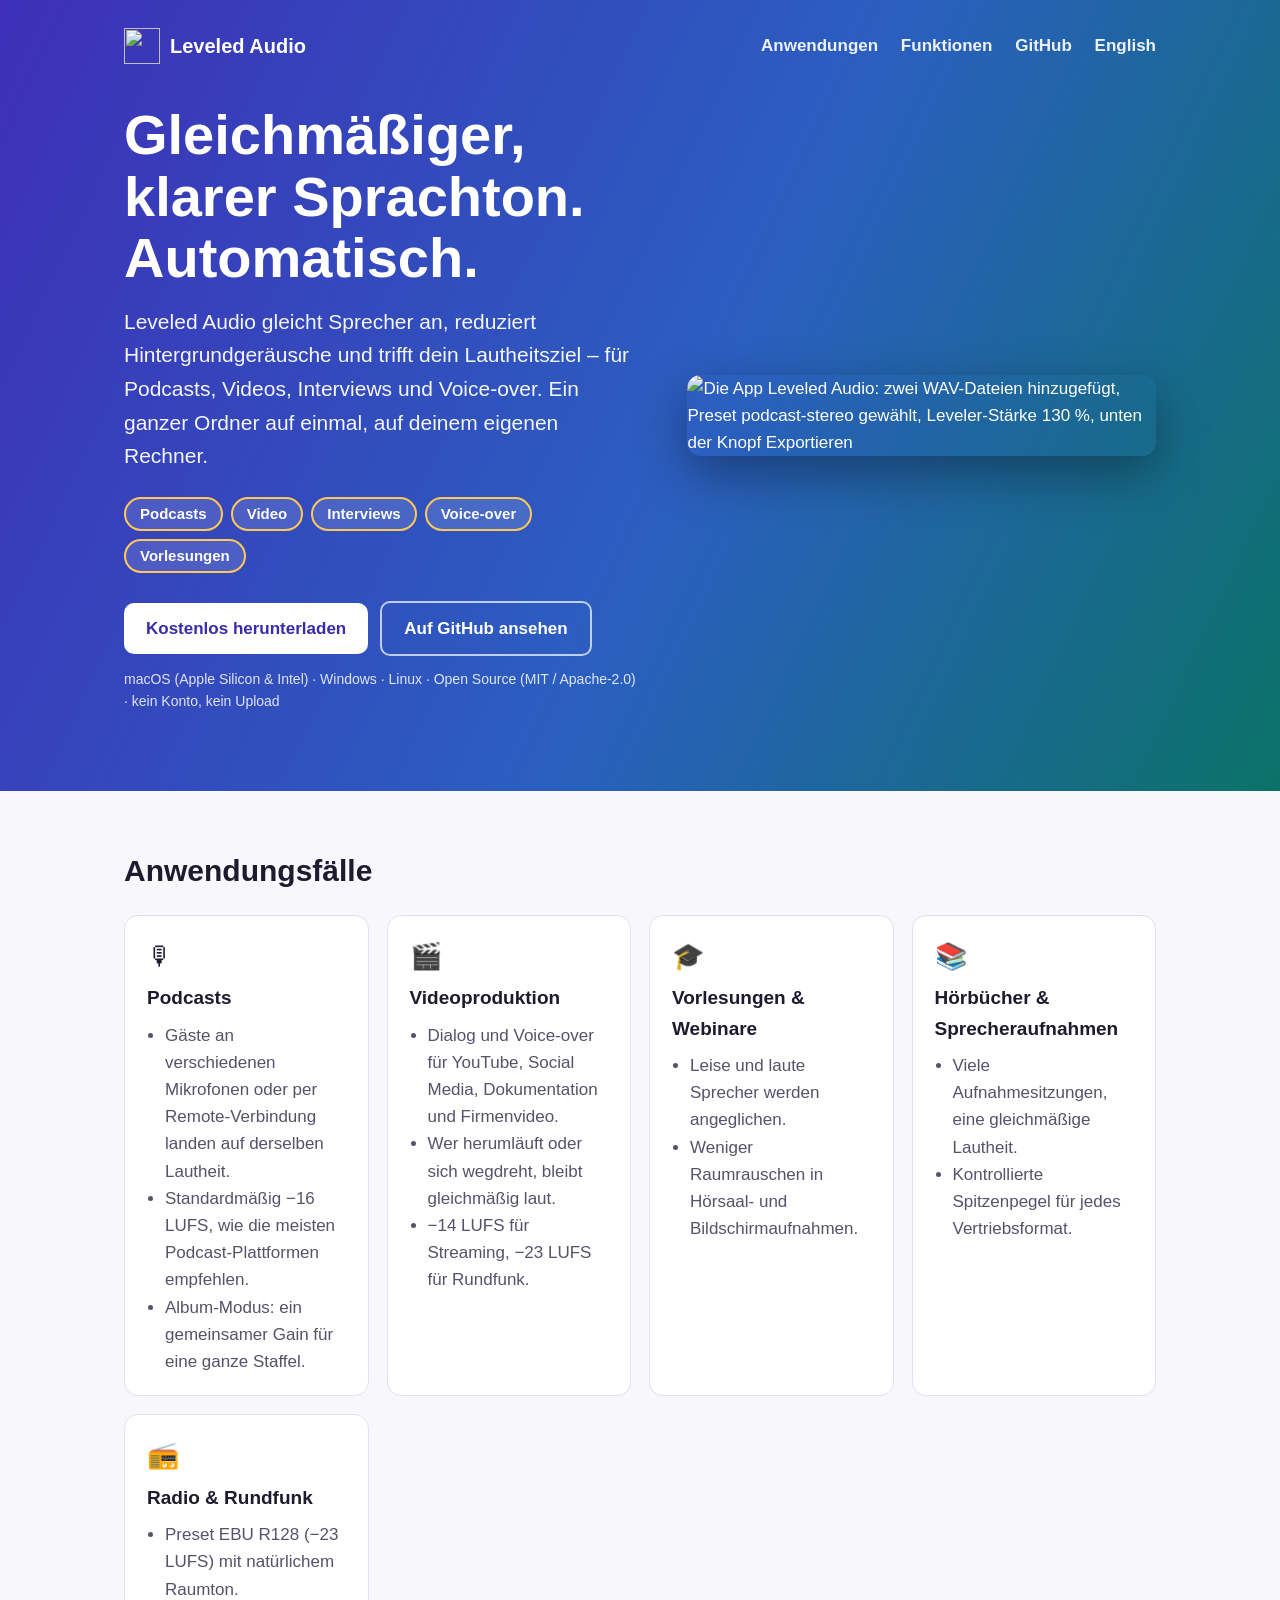
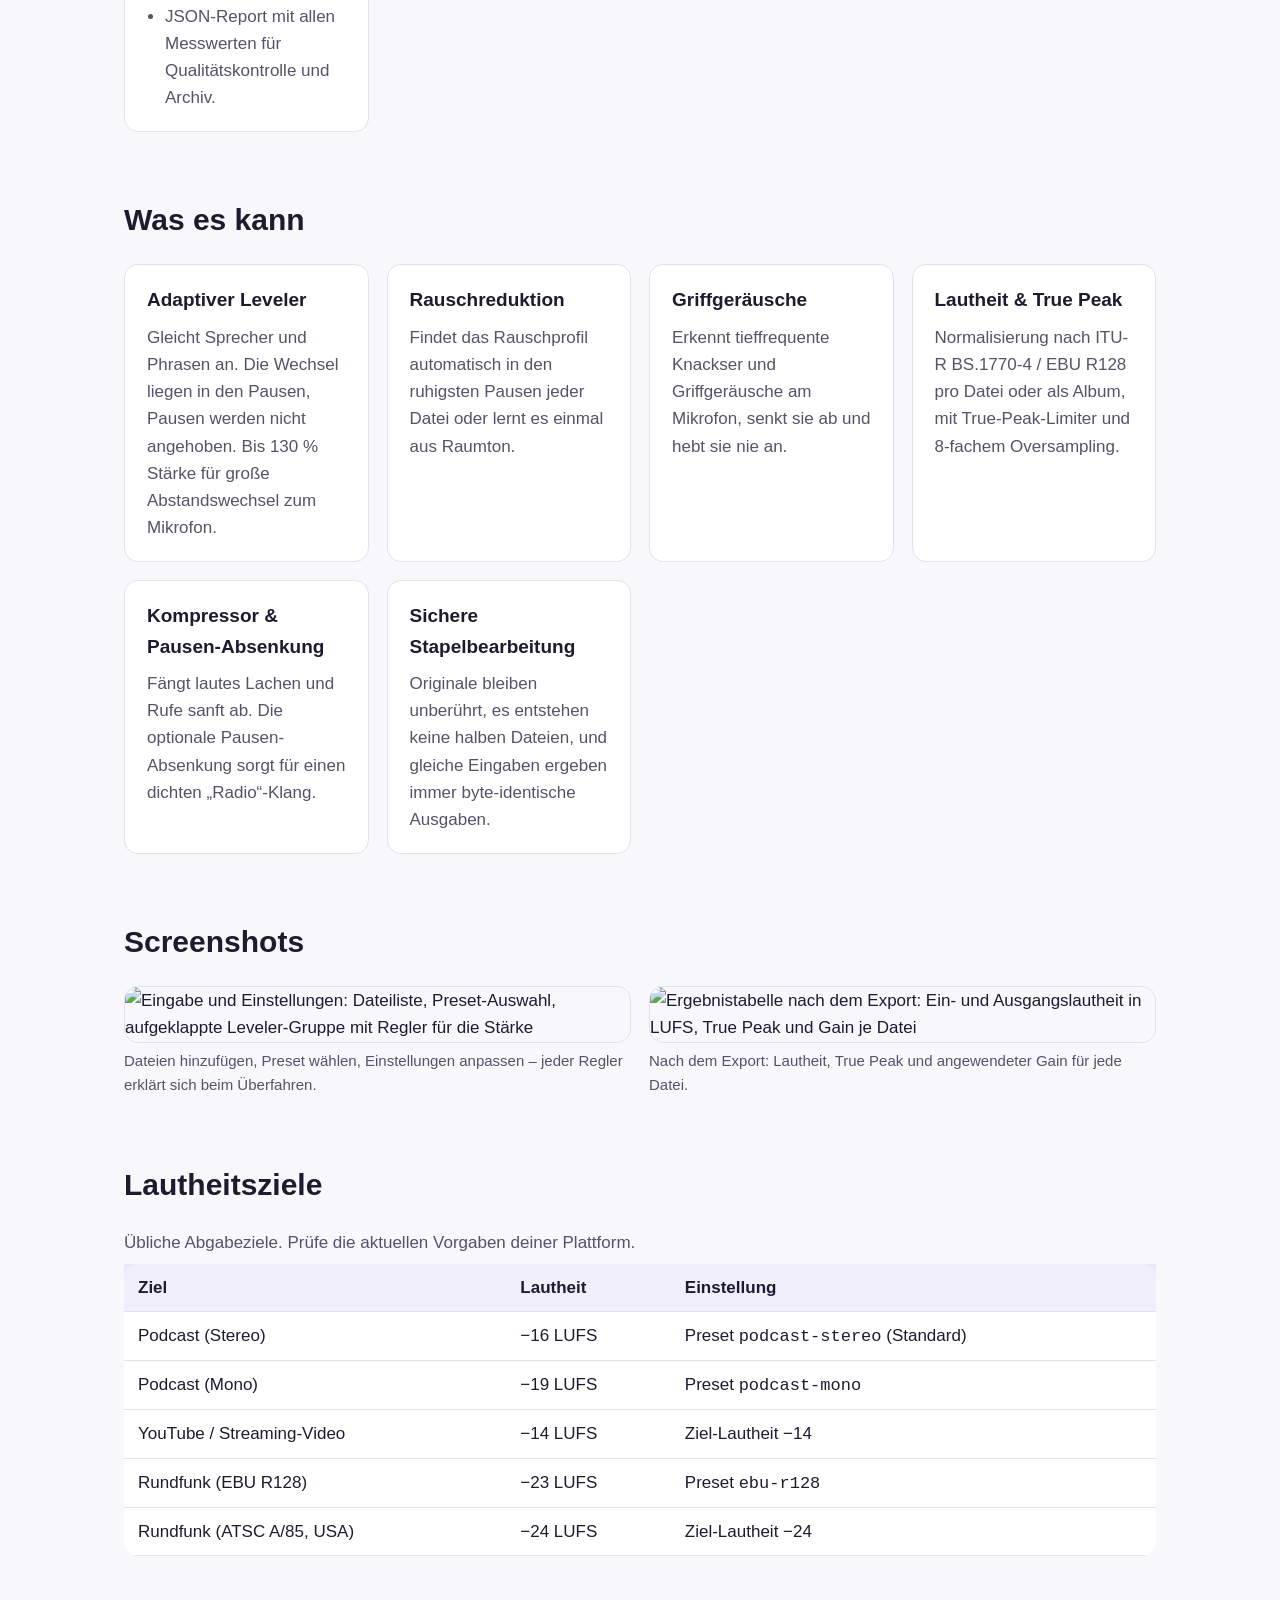
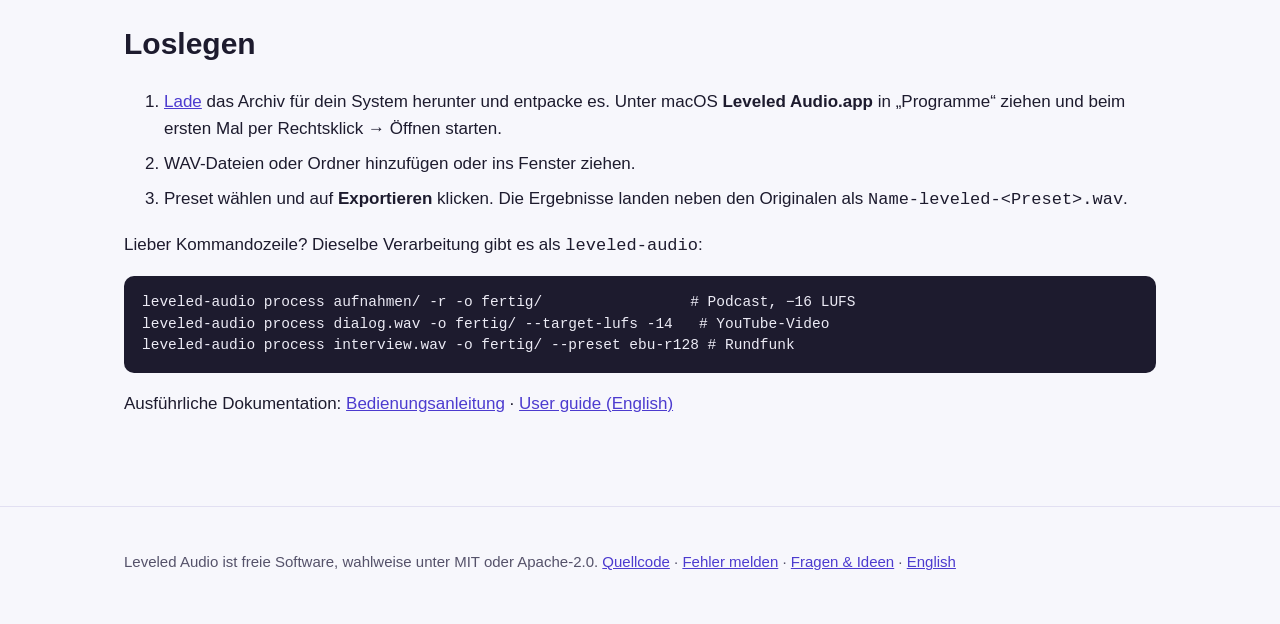
==== site/de/index.html @ 9bfd5eea "Community-Dateien, Barrierefreiheit der App, Projektwebseite - CONTRIBUTING, CODE_OF_CONDUCT, SECURI" ====
<!doctype html>
<html lang="de">
<head>
  <meta charset="utf-8">
  <meta name="viewport" content="width=device-width, initial-scale=1">
  <title>Leveled Audio – automatisches Leveling und Lautheitsnormalisierung für Podcasts und Video</title>
  <meta name="description" content="Kostenlose Open-Source-App, die Sprecher automatisch angleicht, Rauschen reduziert und die Lautheit normalisiert (LUFS, EBU R128) – für Podcasts, Videoproduktion, Interviews und Voice-over. Stapelbearbeitung, offline, für macOS, Windows und Linux.">
  <meta name="keywords" content="Audio Leveler, Lautheitsnormalisierung, LUFS, EBU R128, Podcast Ton, Video Dialog, Rauschreduktion, Stapelverarbeitung Audio, Voice-over, Open Source">
  <link rel="canonical" href="https://marduk4all.github.io/leveled-audio/de/">
  <link rel="alternate" hreflang="en" href="https://marduk4all.github.io/leveled-audio/">
  <link rel="alternate" hreflang="de" href="https://marduk4all.github.io/leveled-audio/de/">
  <link rel="alternate" hreflang="x-default" href="https://marduk4all.github.io/leveled-audio/">
  <link rel="icon" type="image/png" href="../images/icon-256.png">
  <link rel="apple-touch-icon" href="../images/icon-256.png">
  <meta name="theme-color" content="#4c3bcf">

  <meta property="og:type" content="website">
  <meta property="og:site_name" content="Leveled Audio">
  <meta property="og:title" content="Leveled Audio – automatisches Leveling für Podcasts und Video">
  <meta property="og:description" content="Sprecher angleichen, Rauschen reduzieren, Lautheitsziel treffen (LUFS, EBU R128). Kostenlos, Open Source, offline. macOS, Windows, Linux.">
  <meta property="og:url" content="https://marduk4all.github.io/leveled-audio/de/">
  <meta property="og:image" content="https://marduk4all.github.io/leveled-audio/images/social-preview.jpg">
  <meta property="og:image:width" content="1280">
  <meta property="og:image:height" content="640">
  <meta property="og:image:alt" content="Leveled Audio: Programm-Icon, Titel, Anwendungsfälle und ein Screenshot der App">
  <meta property="og:locale" content="de_DE">
  <meta property="og:locale:alternate" content="en_US">
  <meta name="twitter:card" content="summary_large_image">

  <link rel="stylesheet" href="../style.css">

  <script type="application/ld+json">
  {
    "@context": "https://schema.org",
    "@type": "SoftwareApplication",
    "name": "Leveled Audio",
    "alternateName": "leveled-audio",
    "description": "Automatisches Leveling, Rauschreduktion und Lautheitsnormalisierung (LUFS, EBU R128) für Podcasts, Videoproduktion, Interviews und Voice-over. Stapelbearbeitung, offline.",
    "applicationCategory": "MultimediaApplication",
    "applicationSubCategory": "Audiobearbeitung",
    "operatingSystem": "macOS, Windows, Linux",
    "softwareVersion": "0.1.0",
    "license": "https://github.com/Marduk4all/leveled-audio#license",
    "isAccessibleForFree": true,
    "offers": { "@type": "Offer", "price": "0", "priceCurrency": "EUR" },
    "url": "https://marduk4all.github.io/leveled-audio/de/",
    "downloadUrl": "https://github.com/Marduk4all/leveled-audio/releases/latest",
    "codeRepository": "https://github.com/Marduk4all/leveled-audio",
    "image": "https://marduk4all.github.io/leveled-audio/images/icon-256.png",
    "screenshot": "https://marduk4all.github.io/leveled-audio/images/gui-settings-de.png",
    "inLanguage": "de"
  }
  </script>
</head>
<body>
<a class="skip" href="#main">Zum Inhalt springen</a>

<header class="hero">
  <div class="wrap">
    <nav aria-label="Hauptnavigation">
      <a class="brand" href="./"><img src="../images/icon-256.png" alt="" width="36" height="36"> Leveled Audio</a>
      <div class="links">
        <a href="#anwendungen">Anwendungen</a>
        <a href="#funktionen">Funktionen</a>
        <a href="https://github.com/Marduk4all/leveled-audio">GitHub</a>
        <a href="../" hreflang="en" lang="en">English</a>
      </div>
    </nav>
    <div class="hero-grid">
      <div>
        <h1>Gleichmäßiger, klarer Sprachton. Automatisch.</h1>
        <p class="lead">Leveled Audio gleicht Sprecher an, reduziert Hintergrundgeräusche und trifft dein Lautheitsziel – für Podcasts, Videos, Interviews und Voice-over. Ein ganzer Ordner auf einmal, auf deinem eigenen Rechner.</p>
        <ul class="chips" aria-label="Gemacht für">
          <li>Podcasts</li><li>Video</li><li>Interviews</li><li>Voice-over</li><li>Vorlesungen</li>
        </ul>
        <div class="cta">
          <a class="button primary" href="https://github.com/Marduk4all/leveled-audio/releases/latest">Kostenlos herunterladen</a>
          <a class="button ghost" href="https://github.com/Marduk4all/leveled-audio/blob/main/README.de.md">Auf GitHub ansehen</a>
        </div>
        <p class="small">macOS (Apple Silicon &amp; Intel) · Windows · Linux · Open Source (MIT / Apache-2.0) · kein Konto, kein Upload</p>
      </div>
      <div class="hero-shot">
        <img src="../images/gui-settings-de.png" width="1200" height="1280"
             alt="Die App Leveled Audio: zwei WAV-Dateien hinzugefügt, Preset podcast-stereo gewählt, Leveler-Stärke 130 %, unten der Knopf Exportieren">
      </div>
    </div>
  </div>
</header>

<main id="main" class="wrap">

  <section id="anwendungen" aria-labelledby="h-use">
    <h2 id="h-use">Anwendungsfälle</h2>
    <div class="cards">
      <article class="card">
        <span class="emoji" aria-hidden="true">🎙</span>
        <h3>Podcasts</h3>
        <ul>
          <li>Gäste an verschiedenen Mikrofonen oder per Remote-Verbindung landen auf derselben Lautheit.</li>
          <li>Standardmäßig −16 LUFS, wie die meisten Podcast-Plattformen empfehlen.</li>
          <li>Album-Modus: ein gemeinsamer Gain für eine ganze Staffel.</li>
        </ul>
      </article>
      <article class="card">
        <span class="emoji" aria-hidden="true">🎬</span>
        <h3>Videoproduktion</h3>
        <ul>
          <li>Dialog und Voice-over für YouTube, Social Media, Dokumentation und Firmenvideo.</li>
          <li>Wer herumläuft oder sich wegdreht, bleibt gleichmäßig laut.</li>
          <li>−14 LUFS für Streaming, −23 LUFS für Rundfunk.</li>
        </ul>
      </article>
      <article class="card">
        <span class="emoji" aria-hidden="true">🎓</span>
        <h3>Vorlesungen &amp; Webinare</h3>
        <ul>
          <li>Leise und laute Sprecher werden angeglichen.</li>
          <li>Weniger Raumrauschen in Hörsaal- und Bildschirmaufnahmen.</li>
        </ul>
      </article>
      <article class="card">
        <span class="emoji" aria-hidden="true">📚</span>
        <h3>Hörbücher &amp; Sprecheraufnahmen</h3>
        <ul>
          <li>Viele Aufnahmesitzungen, eine gleichmäßige Lautheit.</li>
          <li>Kontrollierte Spitzenpegel für jedes Vertriebsformat.</li>
        </ul>
      </article>
      <article class="card">
        <span class="emoji" aria-hidden="true">📻</span>
        <h3>Radio &amp; Rundfunk</h3>
        <ul>
          <li>Preset EBU R128 (−23 LUFS) mit natürlichem Raumton.</li>
          <li>JSON-Report mit allen Messwerten für Qualitätskontrolle und Archiv.</li>
        </ul>
      </article>
    </div>
  </section>

  <section id="funktionen" aria-labelledby="h-feat">
    <h2 id="h-feat">Was es kann</h2>
    <div class="cards">
      <div class="card"><h3>Adaptiver Leveler</h3><p>Gleicht Sprecher und Phrasen an. Die Wechsel liegen in den Pausen, Pausen werden nicht angehoben. Bis 130 % Stärke für große Abstandswechsel zum Mikrofon.</p></div>
      <div class="card"><h3>Rauschreduktion</h3><p>Findet das Rauschprofil automatisch in den ruhigsten Pausen jeder Datei oder lernt es einmal aus Raumton.</p></div>
      <div class="card"><h3>Griffgeräusche</h3><p>Erkennt tieffrequente Knackser und Griffgeräusche am Mikrofon, senkt sie ab und hebt sie nie an.</p></div>
      <div class="card"><h3>Lautheit &amp; True Peak</h3><p>Normalisierung nach ITU-R BS.1770-4 / EBU R128 pro Datei oder als Album, mit True-Peak-Limiter und 8-fachem Oversampling.</p></div>
      <div class="card"><h3>Kompressor &amp; Pausen-Absenkung</h3><p>Fängt lautes Lachen und Rufe sanft ab. Die optionale Pausen-Absenkung sorgt für einen dichten „Radio“-Klang.</p></div>
      <div class="card"><h3>Sichere Stapelbearbeitung</h3><p>Originale bleiben unberührt, es entstehen keine halben Dateien, und gleiche Eingaben ergeben immer byte-identische Ausgaben.</p></div>
    </div>
  </section>

  <section aria-labelledby="h-shots">
    <h2 id="h-shots">Screenshots</h2>
    <div class="shots">
      <figure>
        <img src="../images/gui-settings-de.png" width="1200" height="1280" loading="lazy"
             alt="Eingabe und Einstellungen: Dateiliste, Preset-Auswahl, aufgeklappte Leveler-Gruppe mit Regler für die Stärke">
        <figcaption>Dateien hinzufügen, Preset wählen, Einstellungen anpassen – jeder Regler erklärt sich beim Überfahren.</figcaption>
      </figure>
      <figure>
        <img src="../images/gui-result-de.png" width="1200" height="1400" loading="lazy"
             alt="Ergebnistabelle nach dem Export: Ein- und Ausgangslautheit in LUFS, True Peak und Gain je Datei">
        <figcaption>Nach dem Export: Lautheit, True Peak und angewendeter Gain für jede Datei.</figcaption>
      </figure>
    </div>
  </section>

  <section aria-labelledby="h-targets">
    <h2 id="h-targets">Lautheitsziele</h2>
    <table>
      <caption>Übliche Abgabeziele. Prüfe die aktuellen Vorgaben deiner Plattform.</caption>
      <thead><tr><th scope="col">Ziel</th><th scope="col">Lautheit</th><th scope="col">Einstellung</th></tr></thead>
      <tbody>
        <tr><td>Podcast (Stereo)</td><td>−16 LUFS</td><td>Preset <code>podcast-stereo</code> (Standard)</td></tr>
        <tr><td>Podcast (Mono)</td><td>−19 LUFS</td><td>Preset <code>podcast-mono</code></td></tr>
        <tr><td>YouTube / Streaming-Video</td><td>−14 LUFS</td><td>Ziel-Lautheit −14</td></tr>
        <tr><td>Rundfunk (EBU R128)</td><td>−23 LUFS</td><td>Preset <code>ebu-r128</code></td></tr>
        <tr><td>Rundfunk (ATSC A/85, USA)</td><td>−24 LUFS</td><td>Ziel-Lautheit −24</td></tr>
      </tbody>
    </table>
  </section>

  <section id="start" aria-labelledby="h-start">
    <h2 id="h-start">Loslegen</h2>
    <ol class="steps">
      <li><a href="https://github.com/Marduk4all/leveled-audio/releases/latest">Lade</a> das Archiv für dein System herunter und entpacke es. Unter macOS <strong>Leveled Audio.app</strong> in „Programme“ ziehen und beim ersten Mal per Rechtsklick → Öffnen starten.</li>
      <li>WAV-Dateien oder Ordner hinzufügen oder ins Fenster ziehen.</li>
      <li>Preset wählen und auf <strong>Exportieren</strong> klicken. Die Ergebnisse landen neben den Originalen als <code>Name-leveled-&lt;Preset&gt;.wav</code>.</li>
    </ol>
    <p>Lieber Kommandozeile? Dieselbe Verarbeitung gibt es als <code>leveled-audio</code>:</p>
    <pre><code>leveled-audio process aufnahmen/ -r -o fertig/                 # Podcast, −16 LUFS
leveled-audio process dialog.wav -o fertig/ --target-lufs -14   # YouTube-Video
leveled-audio process interview.wav -o fertig/ --preset ebu-r128 # Rundfunk</code></pre>
    <p>Ausführliche Dokumentation: <a href="https://github.com/Marduk4all/leveled-audio/blob/main/docs/ANLEITUNG.md">Bedienungsanleitung</a> · <a href="https://github.com/Marduk4all/leveled-audio/blob/main/docs/GUIDE.md" hreflang="en">User guide (English)</a></p>
  </section>

</main>

<footer>
  <div class="wrap">
    <p>Leveled Audio ist freie Software, wahlweise unter MIT oder Apache-2.0. <a href="https://github.com/Marduk4all/leveled-audio">Quellcode</a> · <a href="https://github.com/Marduk4all/leveled-audio/issues">Fehler melden</a> · <a href="https://github.com/Marduk4all/leveled-audio/discussions">Fragen &amp; Ideen</a> · <a href="../" hreflang="en" lang="en">English</a></p>
  </div>
</footer>
</body>
</html>
---- site/style.css ----
:root {
  --indigo: #4c3bcf;
  --indigo-dark: #3a2ba8;
  --teal: #0e8f84;
  --gold: #ffc857;
  --bg: #f7f7fc;
  --card: #ffffff;
  --text: #1d1b2e;
  --muted: #55526a;
  --border: #e2e0f2;
  --radius: 14px;
  color-scheme: light dark;
}

@media (prefers-color-scheme: dark) {
  :root {
    --bg: #14131c;
    --card: #1e1c2a;
    --text: #ecebf5;
    --muted: #b4b1c8;
    --border: #34314a;
  }
}

* { box-sizing: border-box; }

html { scroll-behavior: smooth; }
@media (prefers-reduced-motion: reduce) { html { scroll-behavior: auto; } }

body {
  margin: 0;
  font: 17px/1.6 -apple-system, BlinkMacSystemFont, "Segoe UI", Roboto, Ubuntu, sans-serif;
  background: var(--bg);
  color: var(--text);
}

a { color: var(--indigo); }
@media (prefers-color-scheme: dark) { a { color: #a99cff; } }
a:focus-visible, .button:focus-visible { outline: 3px solid var(--gold); outline-offset: 3px; }

.skip {
  position: absolute; left: -999px; top: 0;
  background: var(--gold); color: #000; padding: 8px 14px; z-index: 10;
}
.skip:focus { left: 8px; top: 8px; }

.wrap { max-width: 1080px; margin: 0 auto; padding: 0 24px; }

header.hero {
  background: linear-gradient(115deg, #3e2fb8 0%, #2b5fc0 55%, #0b7268 100%);
  color: #fff;
  padding: 28px 0 64px;
}
.hero nav { display: flex; justify-content: space-between; align-items: center; margin-bottom: 40px; }
.hero nav a { color: #fff; text-decoration: none; font-weight: 600; }
.hero nav .links a { margin-left: 18px; opacity: 0.92; }
.hero nav .links a:hover { opacity: 1; text-decoration: underline; }
.brand { display: flex; align-items: center; gap: 10px; font-size: 20px; }
.brand img { width: 36px; height: 36px; }

.hero-grid { display: grid; grid-template-columns: 1.1fr 1fr; gap: 48px; align-items: center; }
.hero h1 { font-size: clamp(36px, 5vw, 56px); line-height: 1.1; margin: 0 0 16px; }
.hero .lead { font-size: 21px; margin: 0 0 24px; color: rgba(255, 255, 255, 0.95); }
.chips { display: flex; flex-wrap: wrap; gap: 8px; padding: 0; margin: 0 0 28px; list-style: none; }
.chips li {
  border: 2px solid var(--gold); border-radius: 999px; padding: 3px 14px;
  font-weight: 600; font-size: 15px; background: rgba(255, 255, 255, 0.12);
}
.cta { display: flex; flex-wrap: wrap; gap: 12px; align-items: center; }
.button {
  display: inline-block; padding: 12px 22px; border-radius: 10px;
  font-weight: 700; text-decoration: none;
}
.button.primary { background: #fff; color: var(--indigo-dark); }
.button.ghost { color: #fff; border: 2px solid rgba(255, 255, 255, 0.7); }
.hero .small { font-size: 14px; color: rgba(255, 255, 255, 0.85); margin-top: 12px; }
.hero-shot img {
  width: 100%; height: auto; border-radius: var(--radius);
  box-shadow: 0 18px 50px rgba(0, 0, 0, 0.35);
}

main section { padding: 56px 0 8px; }
h2 { font-size: 30px; margin: 0 0 20px; }
h3 { margin: 0 0 8px; font-size: 19px; }

.cards { display: grid; grid-template-columns: repeat(auto-fit, minmax(240px, 1fr)); gap: 18px; }
.card {
  background: var(--card); border: 1px solid var(--border);
  border-radius: var(--radius); padding: 20px 22px;
}
.card p, .card ul { margin: 0; color: var(--muted); }
.card ul { padding-left: 18px; }
.card .emoji { font-size: 26px; display: block; margin-bottom: 6px; }

table { width: 100%; border-collapse: collapse; background: var(--card); border-radius: var(--radius); overflow: hidden; }
caption { text-align: left; color: var(--muted); padding: 0 0 8px; }
th, td { text-align: left; padding: 10px 14px; border-bottom: 1px solid var(--border); vertical-align: top; }
th { background: rgba(76, 59, 207, 0.08); }

.shots { display: grid; grid-template-columns: 1fr 1fr; gap: 18px; }
.shots figure { margin: 0; }
.shots img { width: 100%; height: auto; border-radius: var(--radius); border: 1px solid var(--border); }
figcaption { color: var(--muted); font-size: 15px; margin-top: 6px; }

pre {
  background: #1d1b2e; color: #ecebf5; padding: 16px 18px; border-radius: 10px;
  overflow-x: auto; font-size: 14.5px; line-height: 1.5;
}
code { font-family: ui-monospace, SFMono-Regular, Menlo, Consolas, monospace; }
ol.steps li { margin-bottom: 8px; }

footer { margin-top: 64px; padding: 28px 0 40px; border-top: 1px solid var(--border); color: var(--muted); font-size: 15px; }

@media (max-width: 820px) {
  .hero-grid, .shots { grid-template-columns: 1fr; }
  .hero nav .links a { margin-left: 12px; }
}
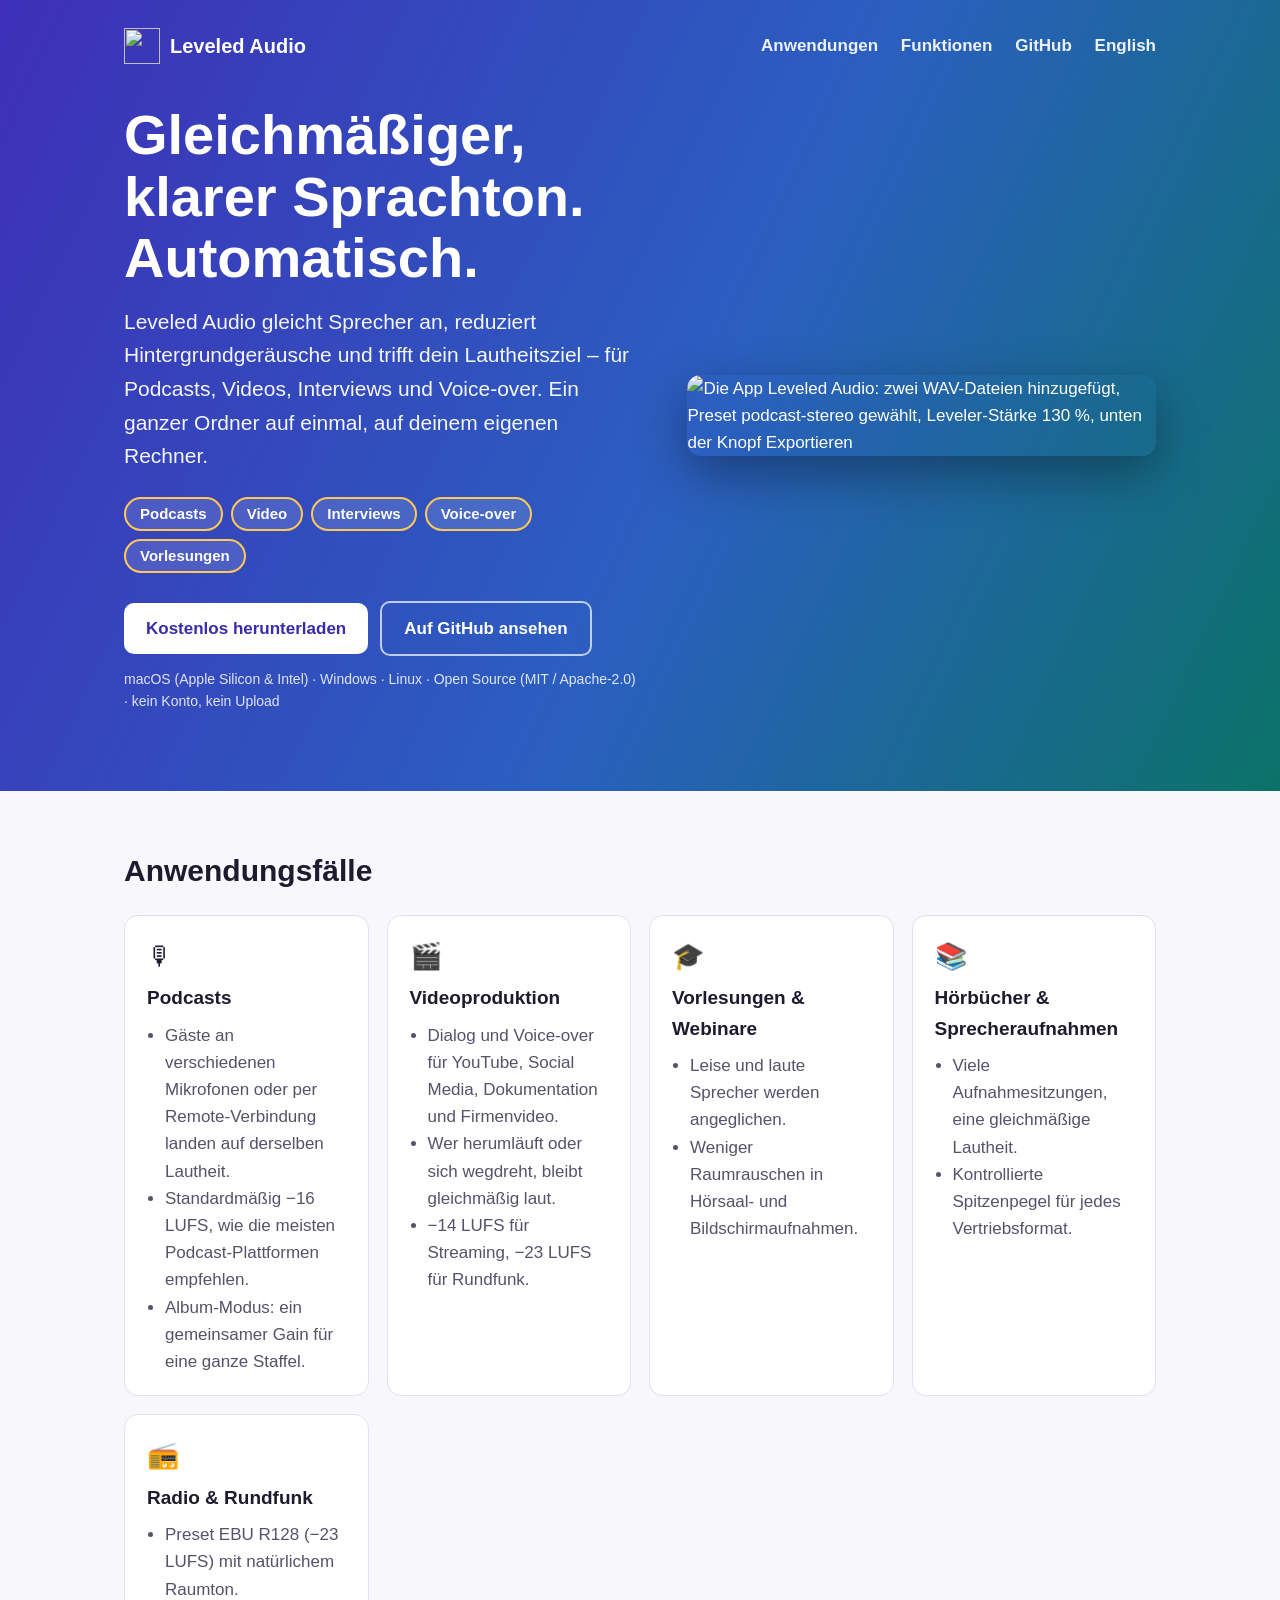
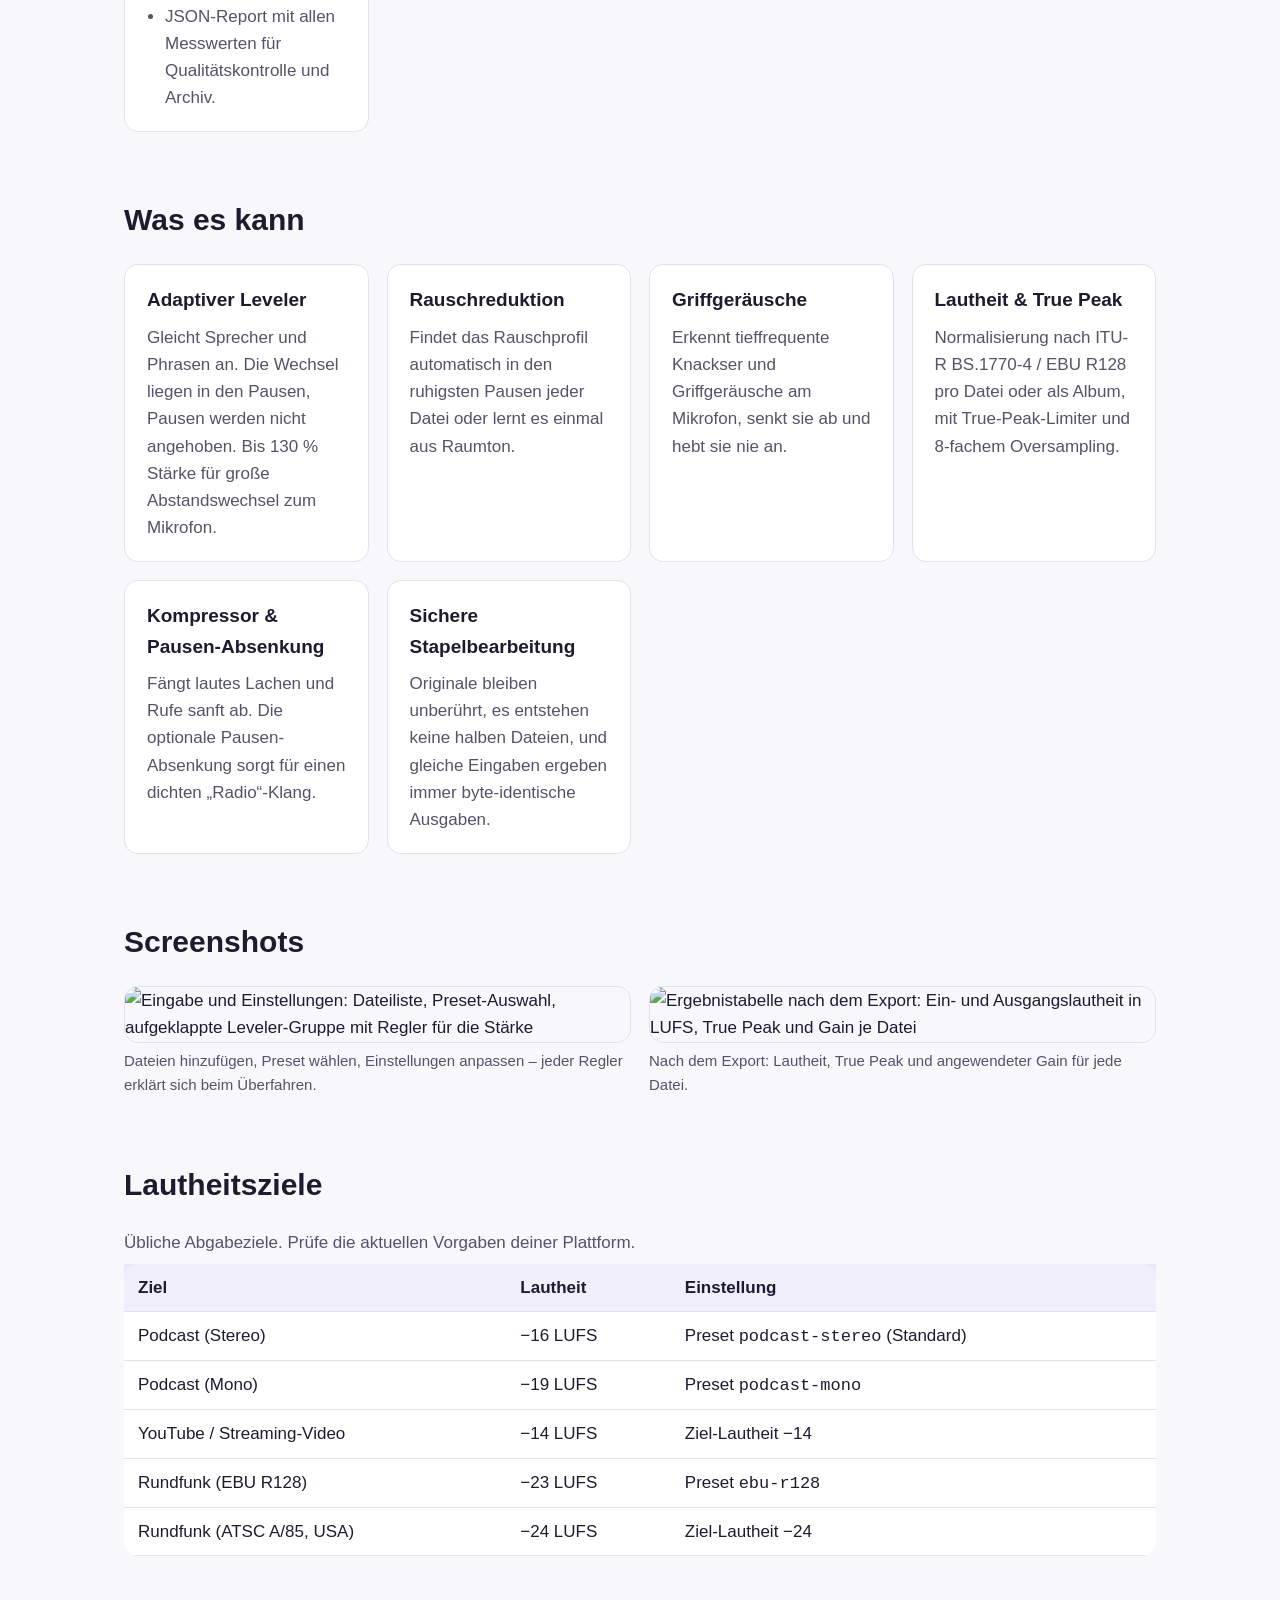
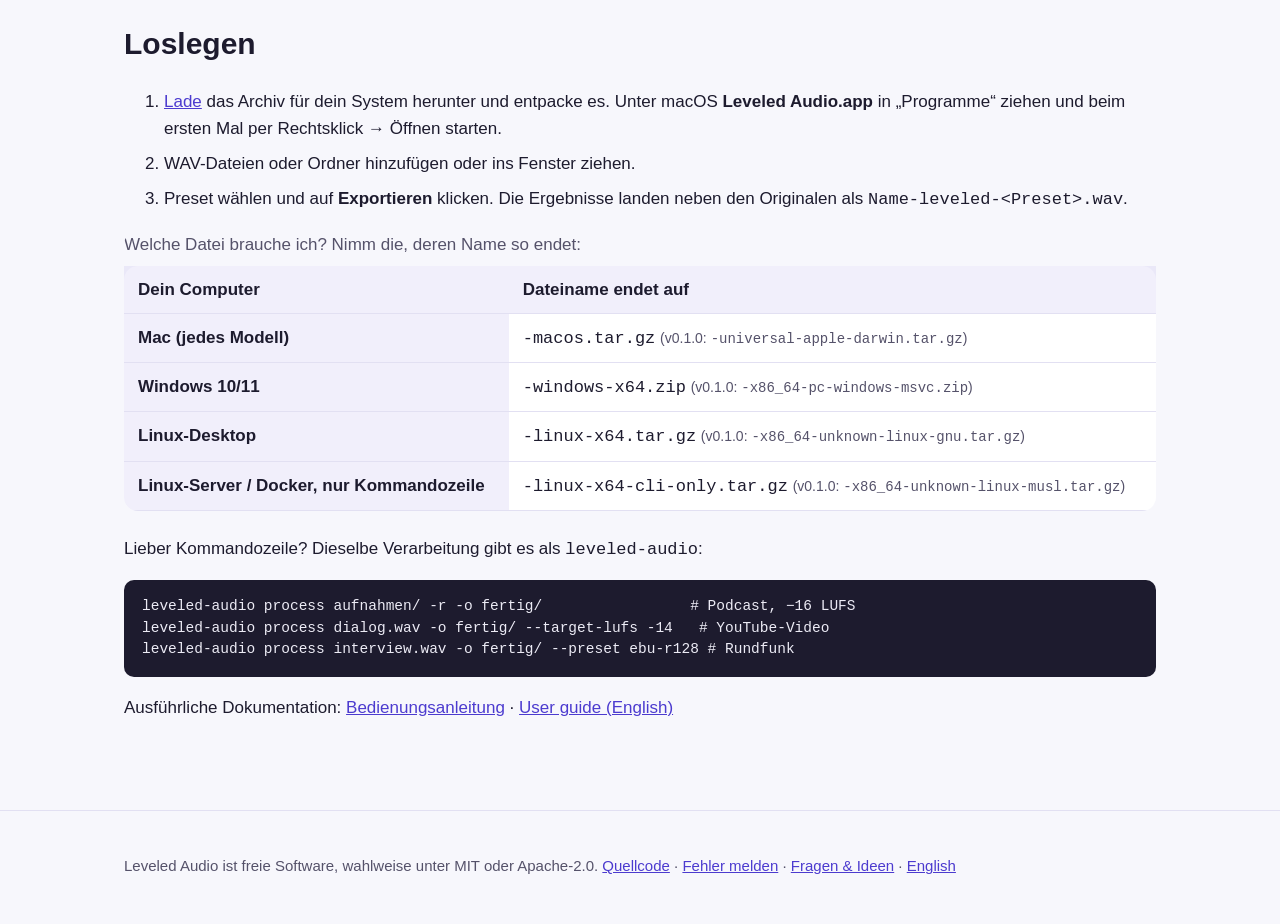
==== commit 7e7ab01d: "Verständliche Download-Namen und Auswahltabelle Release-Dateien heißen ab dem nächsten Release macos" ====
--- a/site/de/index.html
+++ b/site/de/index.html
@@ -187,6 +187,16 @@
       <li>WAV-Dateien oder Ordner hinzufügen oder ins Fenster ziehen.</li>
       <li>Preset wählen und auf <strong>Exportieren</strong> klicken. Die Ergebnisse landen neben den Originalen als <code>Name-leveled-&lt;Preset&gt;.wav</code>.</li>
     </ol>
+    <table class="files">
+      <caption>Welche Datei brauche ich? Nimm die, deren Name so endet:</caption>
+      <thead><tr><th scope="col">Dein Computer</th><th scope="col">Dateiname endet auf</th></tr></thead>
+      <tbody>
+        <tr><th scope="row">Mac (jedes Modell)</th><td><code>-macos.tar.gz</code> <span class="old">(v0.1.0: <code>-universal-apple-darwin.tar.gz</code>)</span></td></tr>
+        <tr><th scope="row">Windows 10/11</th><td><code>-windows-x64.zip</code> <span class="old">(v0.1.0: <code>-x86_64-pc-windows-msvc.zip</code>)</span></td></tr>
+        <tr><th scope="row">Linux-Desktop</th><td><code>-linux-x64.tar.gz</code> <span class="old">(v0.1.0: <code>-x86_64-unknown-linux-gnu.tar.gz</code>)</span></td></tr>
+        <tr><th scope="row">Linux-Server / Docker, nur Kommandozeile</th><td><code>-linux-x64-cli-only.tar.gz</code> <span class="old">(v0.1.0: <code>-x86_64-unknown-linux-musl.tar.gz</code>)</span></td></tr>
+      </tbody>
+    </table>
     <p>Lieber Kommandozeile? Dieselbe Verarbeitung gibt es als <code>leveled-audio</code>:</p>
     <pre><code>leveled-audio process aufnahmen/ -r -o fertig/                 # Podcast, −16 LUFS
 leveled-audio process dialog.wav -o fertig/ --target-lufs -14   # YouTube-Video
--- a/site/style.css
+++ b/site/style.css
@@ -115,3 +115,7 @@
   .hero-grid, .shots { grid-template-columns: 1fr; }
   .hero nav .links a { margin-left: 12px; }
 }
+
+table.files { margin: 8px 0 24px; }
+table.files td > code { white-space: nowrap; }
+.old { color: var(--muted); font-size: 14px; }
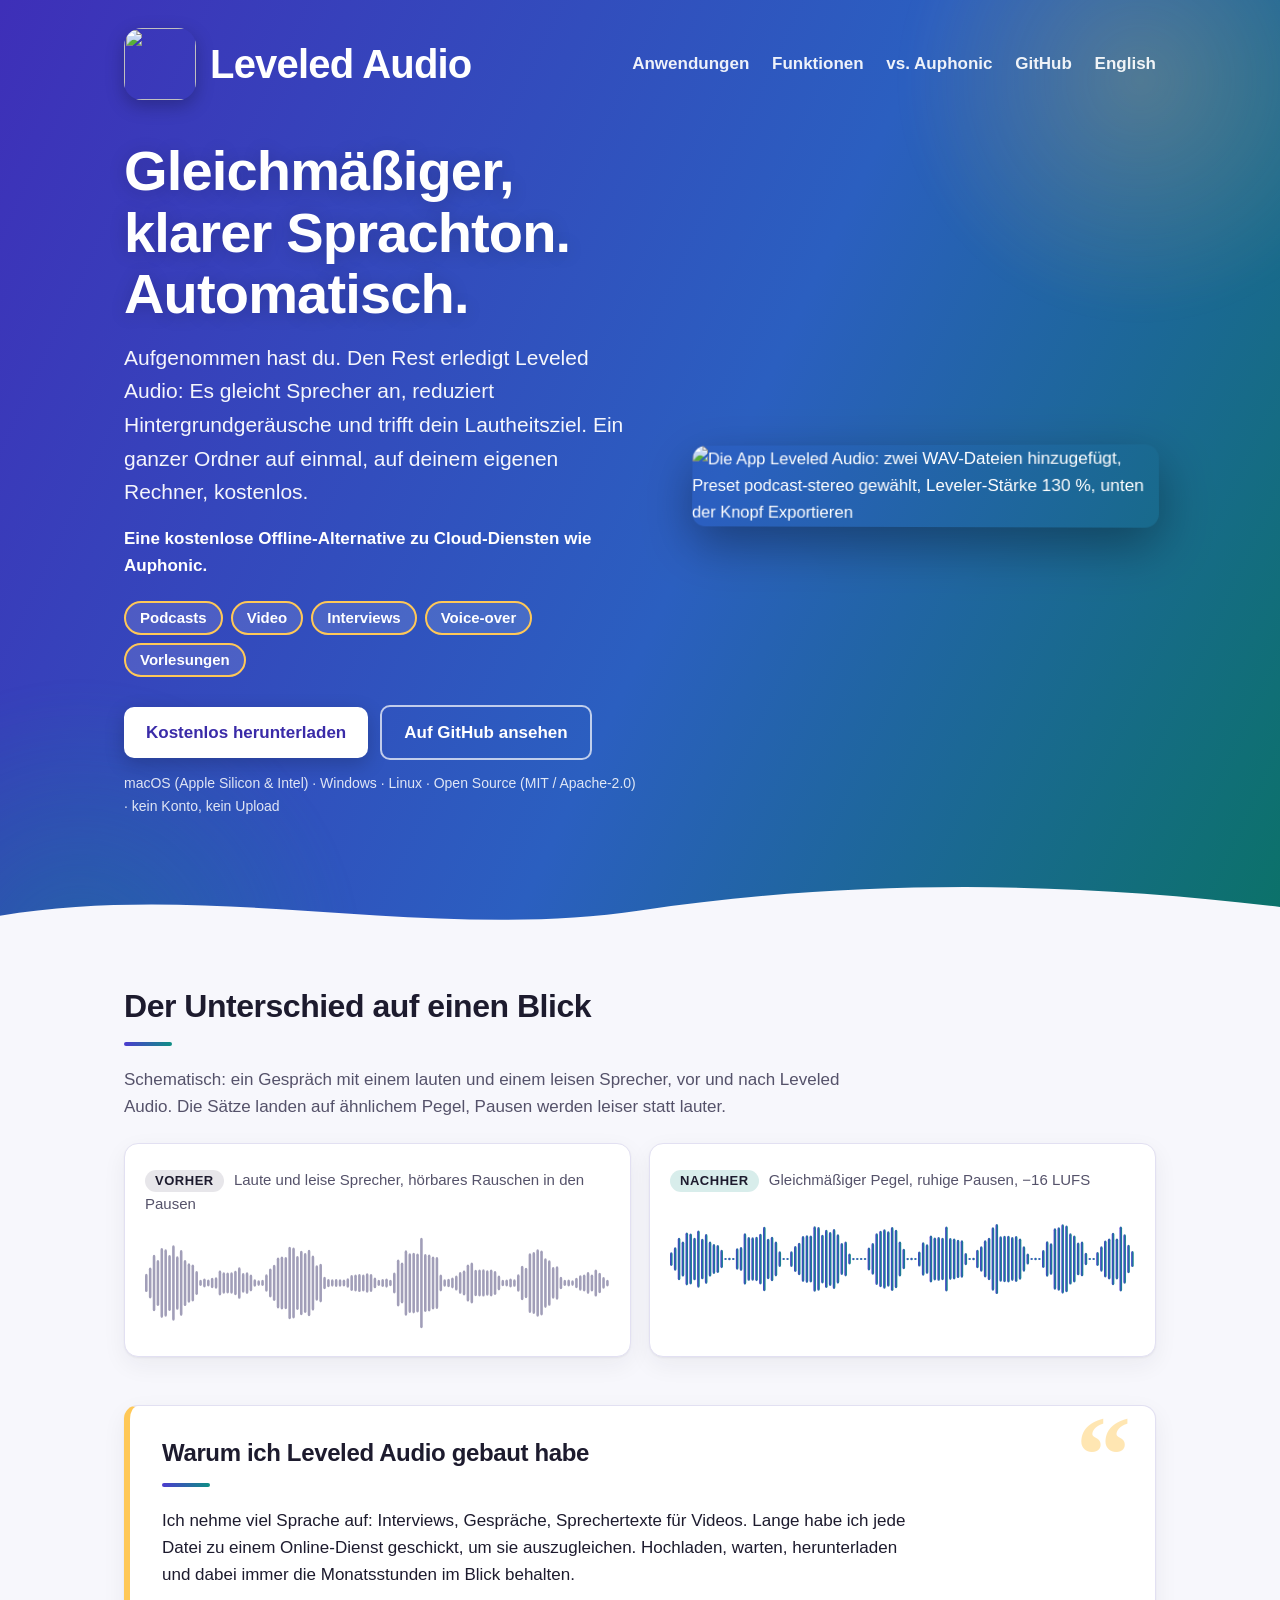
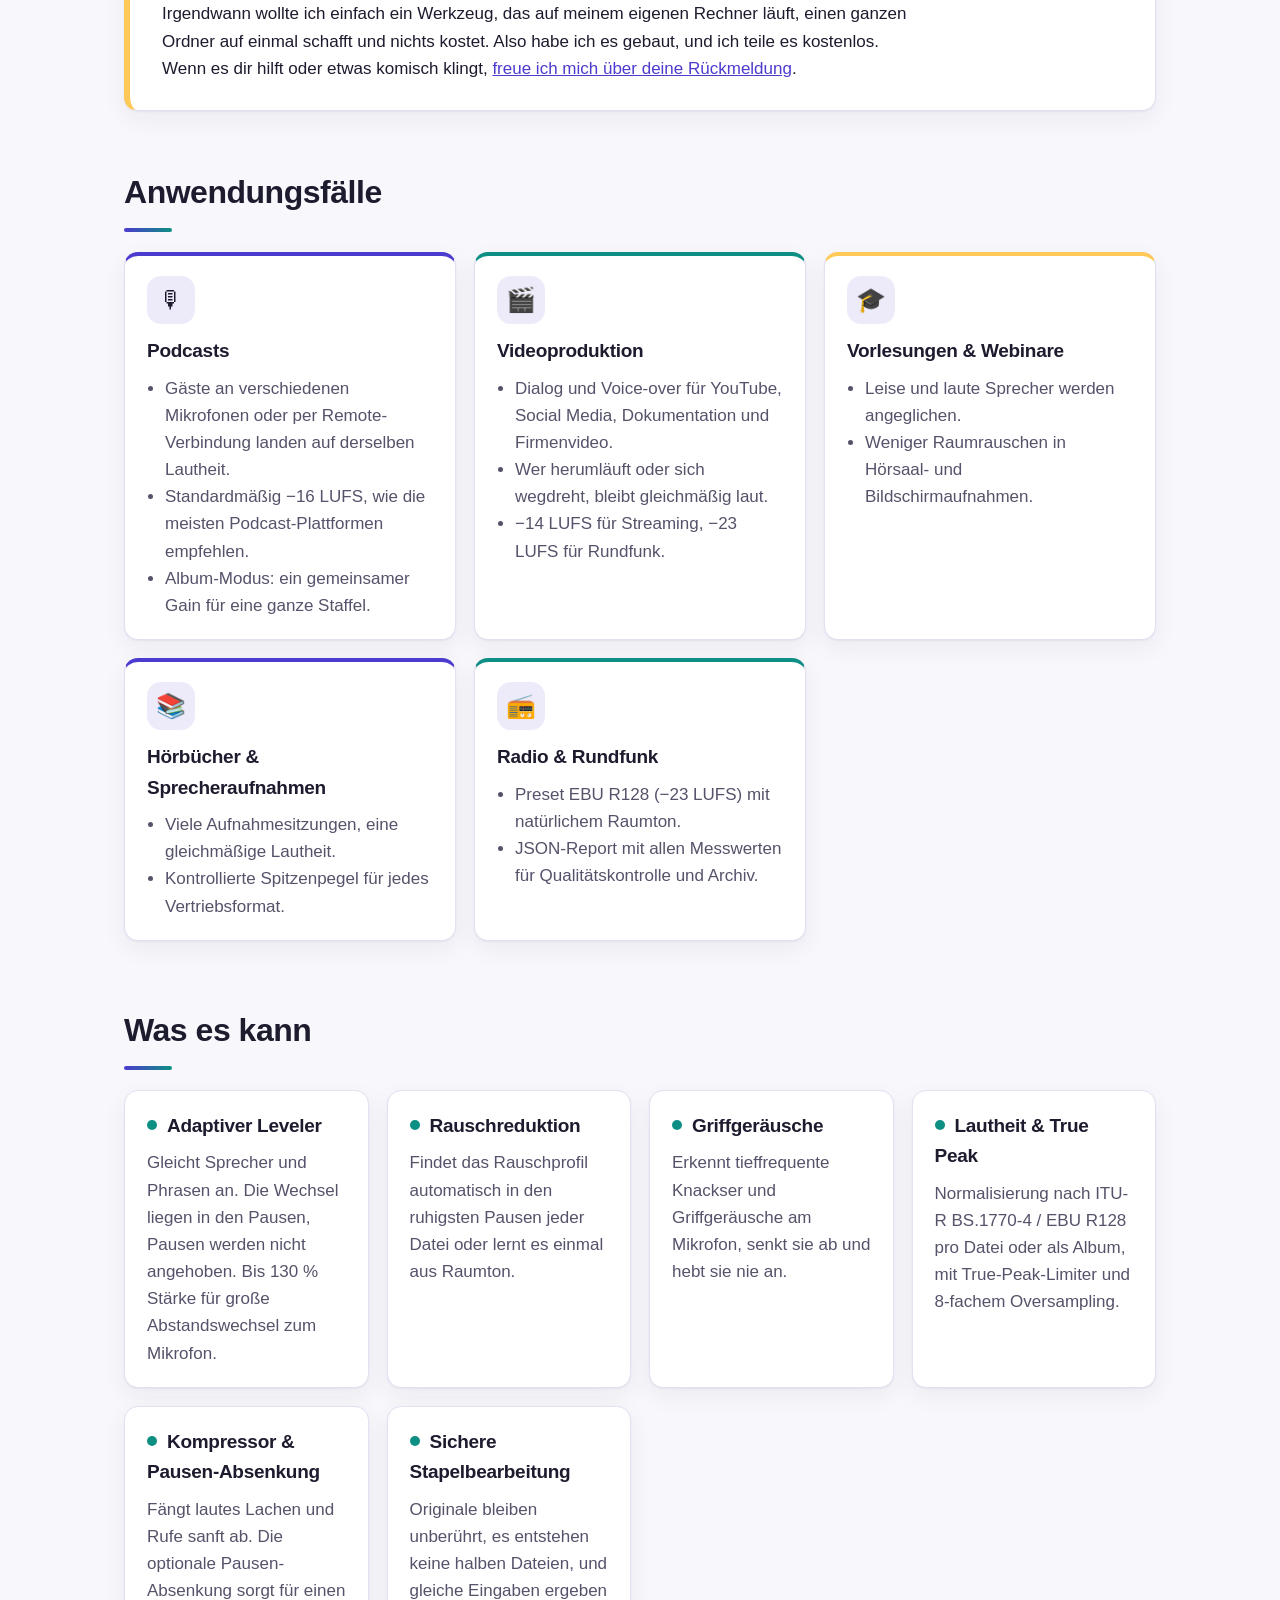
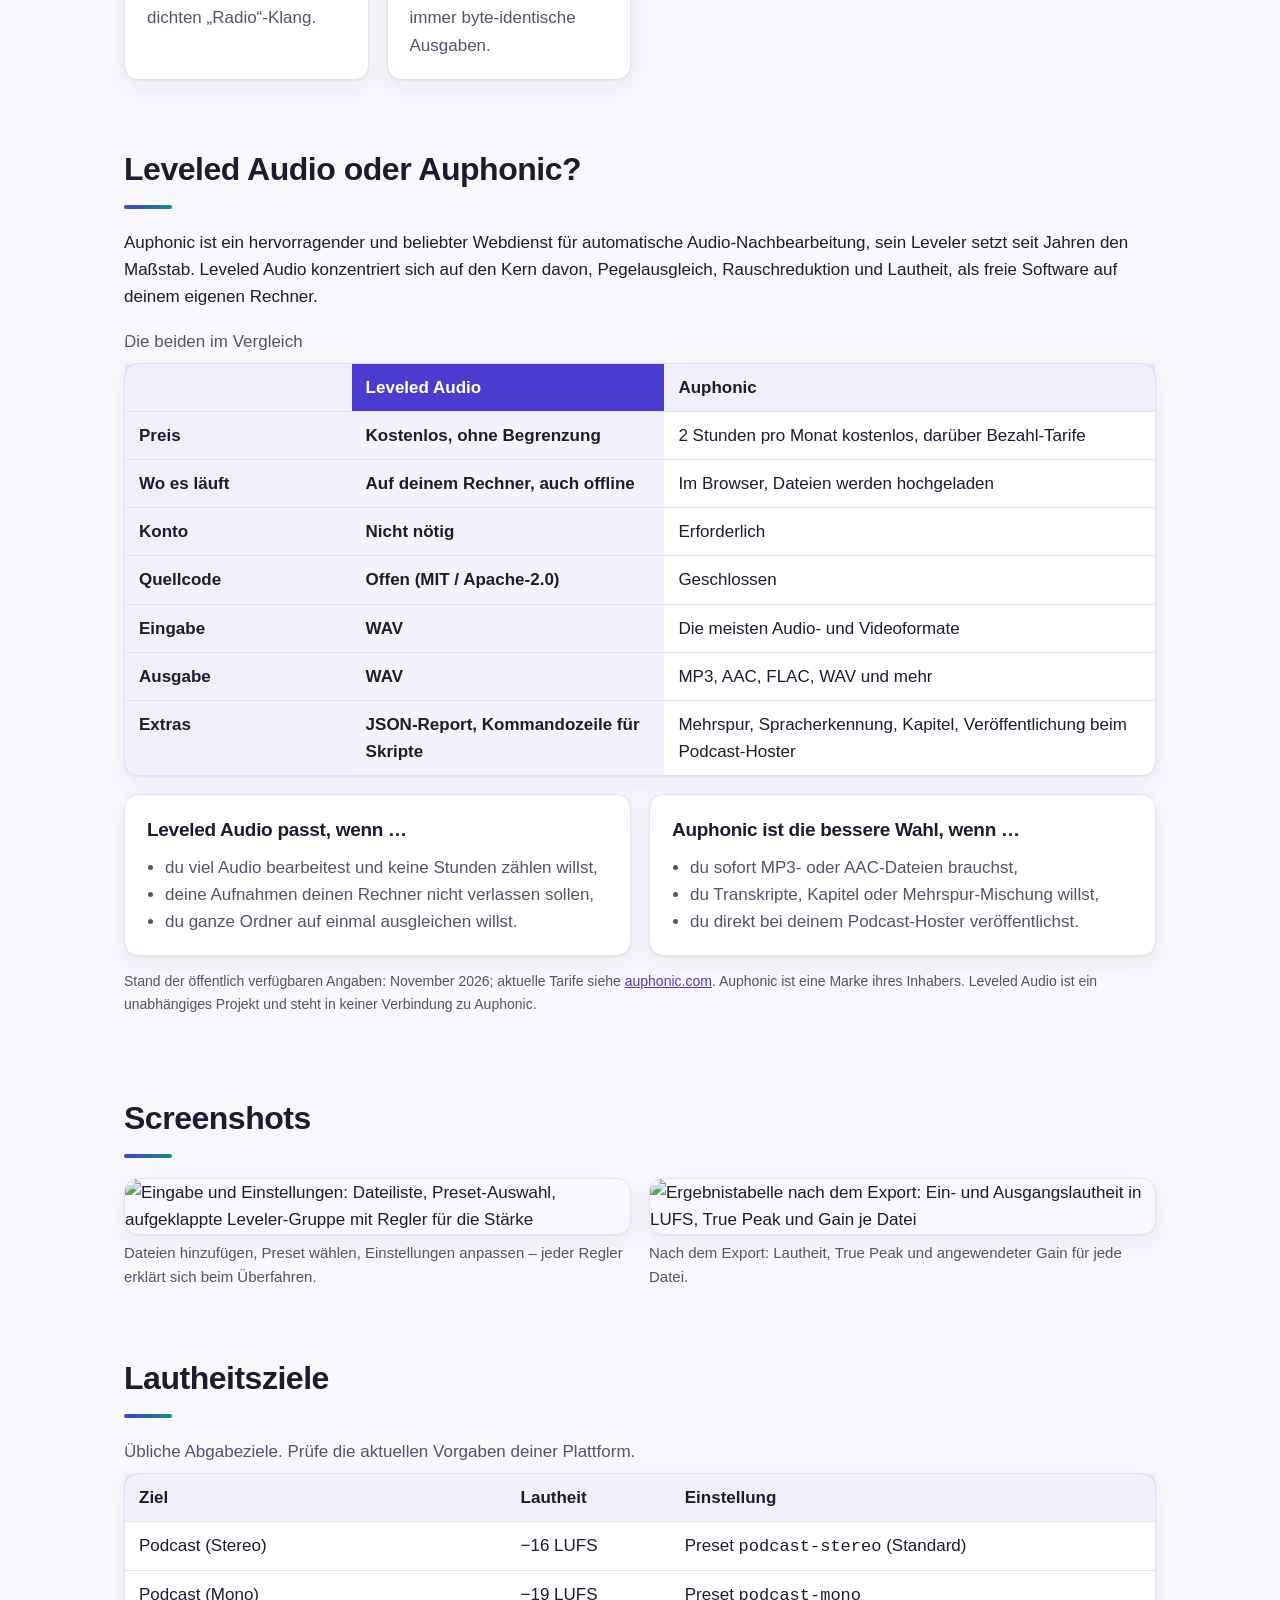
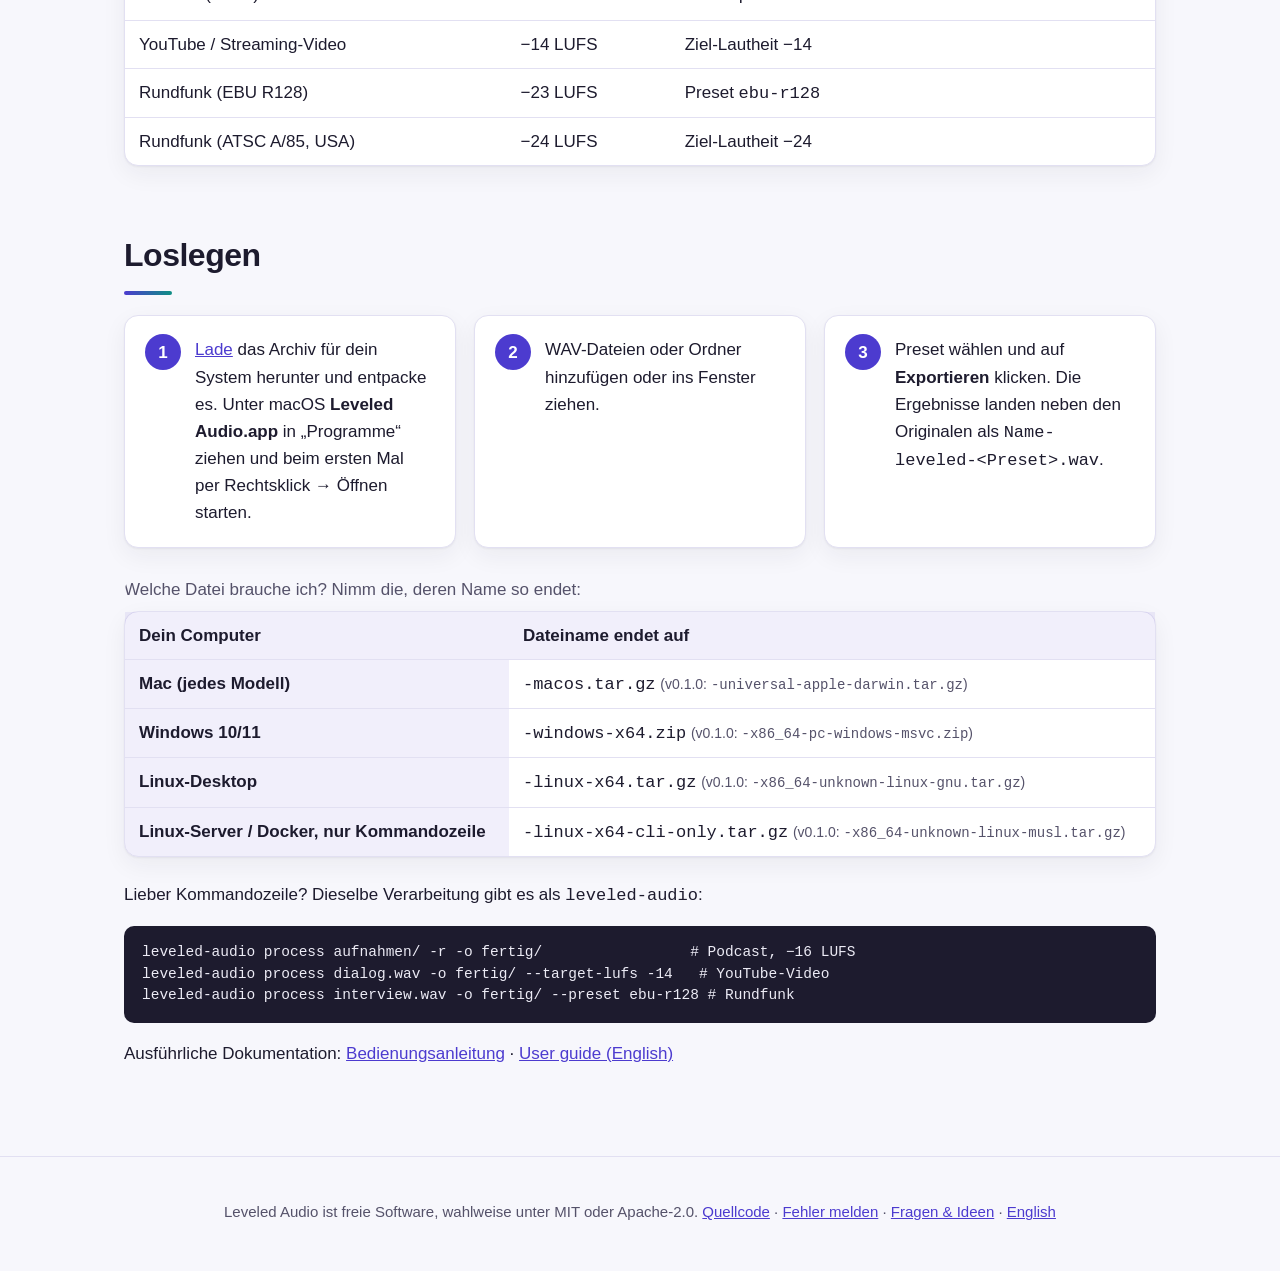
==== commit 282c4117: "Webseite: persönlicher, Vergleich mit Auphonic, neues Design Persönliche Notiz, Vorher/Nachher-Welle" ====
--- a/site/de/index.html
+++ b/site/de/index.html
@@ -3,9 +3,9 @@
 <head>
   <meta charset="utf-8">
   <meta name="viewport" content="width=device-width, initial-scale=1">
-  <title>Leveled Audio – automatisches Leveling und Lautheitsnormalisierung für Podcasts und Video</title>
-  <meta name="description" content="Kostenlose Open-Source-App, die Sprecher automatisch angleicht, Rauschen reduziert und die Lautheit normalisiert (LUFS, EBU R128) – für Podcasts, Videoproduktion, Interviews und Voice-over. Stapelbearbeitung, offline, für macOS, Windows und Linux.">
-  <meta name="keywords" content="Audio Leveler, Lautheitsnormalisierung, LUFS, EBU R128, Podcast Ton, Video Dialog, Rauschreduktion, Stapelverarbeitung Audio, Voice-over, Open Source">
+  <title>Leveled Audio – kostenloses Audio-Leveling für Podcasts und Video, offline (Auphonic-Alternative)</title>
+  <meta name="description" content="Kostenlose Open-Source-App, die Sprecher automatisch angleicht, Rauschen reduziert und die Lautheit normalisiert (LUFS, EBU R128) – für Podcasts, Videoproduktion, Interviews und Voice-over. Stapelbearbeitung, offline, für macOS, Windows und Linux. Eine kostenlose Alternative zu Auphonic.">
+  <meta name="keywords" content="Audio Leveler, Lautheitsnormalisierung, LUFS, EBU R128, Podcast Ton, Video Dialog, Rauschreduktion, Stapelverarbeitung Audio, Voice-over, Open Source, Auphonic Alternative">
   <link rel="canonical" href="https://marduk4all.github.io/leveled-audio/de/">
   <link rel="alternate" hreflang="en" href="https://marduk4all.github.io/leveled-audio/">
   <link rel="alternate" hreflang="de" href="https://marduk4all.github.io/leveled-audio/de/">
@@ -58,10 +58,11 @@
 <header class="hero">
   <div class="wrap">
     <nav aria-label="Hauptnavigation">
-      <a class="brand" href="./"><img src="../images/icon-256.png" alt="" width="36" height="36"> Leveled Audio</a>
+      <a class="brand" href="./"><img src="../images/icon-256.png" alt="" width="72" height="72"> Leveled Audio</a>
       <div class="links">
         <a href="#anwendungen">Anwendungen</a>
         <a href="#funktionen">Funktionen</a>
+        <a href="#vs-auphonic">vs. Auphonic</a>
         <a href="https://github.com/Marduk4all/leveled-audio">GitHub</a>
         <a href="../" hreflang="en" lang="en">English</a>
       </div>
@@ -69,7 +70,8 @@
     <div class="hero-grid">
       <div>
         <h1>Gleichmäßiger, klarer Sprachton. Automatisch.</h1>
-        <p class="lead">Leveled Audio gleicht Sprecher an, reduziert Hintergrundgeräusche und trifft dein Lautheitsziel – für Podcasts, Videos, Interviews und Voice-over. Ein ganzer Ordner auf einmal, auf deinem eigenen Rechner.</p>
+        <p class="lead">Aufgenommen hast du. Den Rest erledigt Leveled Audio: Es gleicht Sprecher an, reduziert Hintergrundgeräusche und trifft dein Lautheitsziel. Ein ganzer Ordner auf einmal, auf deinem eigenen Rechner, kostenlos.</p>
+        <p class="alt">Eine kostenlose Offline-Alternative zu Cloud-Diensten wie Auphonic.</p>
         <ul class="chips" aria-label="Gemacht für">
           <li>Podcasts</li><li>Video</li><li>Interviews</li><li>Voice-over</li><li>Vorlesungen</li>
         </ul>
@@ -85,9 +87,31 @@
       </div>
     </div>
   </div>
+  <svg class="hero-wave" viewBox="0 0 1440 80" preserveAspectRatio="none" aria-hidden="true" focusable="false"><path d="M0 50 C 240 10 480 80 720 44 S 1200 10 1440 40 L1440 80 L0 80 Z"/></svg>
 </header>
 
 <main id="main" class="wrap">
+
+    <section class="beforeafter" aria-labelledby="h-ba">
+    <h2 id="h-ba">Der Unterschied auf einen Blick</h2>
+    <p class="intro">Schematisch: ein Gespräch mit einem lauten und einem leisen Sprecher, vor und nach Leveled Audio. Die Sätze landen auf ähnlichem Pegel, Pausen werden leiser statt lauter.</p>
+    <div class="ba-grid">
+      <figure class="ba before">
+        <figcaption><span class="tag">Vorher</span> Laute und leise Sprecher, hörbares Rauschen in den Pausen</figcaption>
+        <svg viewBox="0 0 720 120" role="img" aria-label="Wellenform vor der Bearbeitung: Sätze mit sehr unterschiedlicher Höhe und Rauschen in den Pausen" preserveAspectRatio="none"><g fill="currentColor"><rect x="0" y="50.0" width="4" height="19.9" rx="2"/><rect x="6" y="43.1" width="4" height="33.8" rx="2"/><rect x="12" y="29.3" width="4" height="61.4" rx="2"/><rect x="18" y="34.8" width="4" height="50.4" rx="2"/><rect x="24" y="21.9" width="4" height="76.2" rx="2"/><rect x="30" y="23.3" width="4" height="73.4" rx="2"/><rect x="36" y="29.4" width="4" height="61.1" rx="2"/><rect x="42" y="18.8" width="4" height="82.5" rx="2"/><rect x="48" y="30.9" width="4" height="58.3" rx="2"/><rect x="54" y="24.1" width="4" height="71.8" rx="2"/><rect x="60" y="34.9" width="4" height="50.2" rx="2"/><rect x="66" y="38.5" width="4" height="43.0" rx="2"/><rect x="72" y="39.7" width="4" height="40.6" rx="2"/><rect x="78" y="46.8" width="4" height="26.4" rx="2"/><rect x="84" y="56.5" width="4" height="6.9" rx="2"/><rect x="90" y="55.0" width="4" height="9.9" rx="2"/><rect x="96" y="56.2" width="4" height="7.6" rx="2"/><rect x="102" y="54.3" width="4" height="11.4" rx="2"/><rect x="108" y="53.7" width="4" height="12.6" rx="2"/><rect x="114" y="46.4" width="4" height="27.3" rx="2"/><rect x="120" y="48.4" width="4" height="23.2" rx="2"/><rect x="126" y="48.5" width="4" height="23.0" rx="2"/><rect x="132" y="48.2" width="4" height="23.5" rx="2"/><rect x="138" y="46.5" width="4" height="26.9" rx="2"/><rect x="144" y="42.9" width="4" height="34.3" rx="2"/><rect x="150" y="49.2" width="4" height="21.5" rx="2"/><rect x="156" y="48.2" width="4" height="23.6" rx="2"/><rect x="162" y="50.8" width="4" height="18.4" rx="2"/><rect x="168" y="55.9" width="4" height="8.3" rx="2"/><rect x="174" y="56.9" width="4" height="6.3" rx="2"/><rect x="180" y="56.5" width="4" height="6.9" rx="2"/><rect x="186" y="50.5" width="4" height="19.0" rx="2"/><rect x="192" y="44.1" width="4" height="31.7" rx="2"/><rect x="198" y="40.2" width="4" height="39.5" rx="2"/><rect x="204" y="32.2" width="4" height="55.5" rx="2"/><rect x="210" y="31.1" width="4" height="57.9" rx="2"/><rect x="216" y="31.6" width="4" height="56.9" rx="2"/><rect x="222" y="20.4" width="4" height="79.2" rx="2"/><rect x="228" y="21.4" width="4" height="77.2" rx="2"/><rect x="234" y="30.5" width="4" height="59.0" rx="2"/><rect x="240" y="24.7" width="4" height="70.6" rx="2"/><rect x="246" y="27.4" width="4" height="65.3" rx="2"/><rect x="252" y="23.8" width="4" height="72.5" rx="2"/><rect x="258" y="30.1" width="4" height="59.9" rx="2"/><rect x="264" y="40.6" width="4" height="38.8" rx="2"/><rect x="270" y="38.9" width="4" height="42.3" rx="2"/><rect x="276" y="53.3" width="4" height="13.4" rx="2"/><rect x="282" y="55.5" width="4" height="9.1" rx="2"/><rect x="288" y="56.0" width="4" height="8.0" rx="2"/><rect x="294" y="55.6" width="4" height="8.7" rx="2"/><rect x="300" y="55.8" width="4" height="8.4" rx="2"/><rect x="306" y="56.2" width="4" height="7.6" rx="2"/><rect x="312" y="54.7" width="4" height="10.6" rx="2"/><rect x="318" y="51.4" width="4" height="17.3" rx="2"/><rect x="324" y="50.6" width="4" height="18.8" rx="2"/><rect x="330" y="50.1" width="4" height="19.8" rx="2"/><rect x="336" y="50.8" width="4" height="18.5" rx="2"/><rect x="342" y="49.4" width="4" height="21.3" rx="2"/><rect x="348" y="50.2" width="4" height="19.5" rx="2"/><rect x="354" y="54.1" width="4" height="11.7" rx="2"/><rect x="360" y="56.5" width="4" height="6.9" rx="2"/><rect x="366" y="55.5" width="4" height="8.9" rx="2"/><rect x="372" y="55.0" width="4" height="10.1" rx="2"/><rect x="378" y="56.4" width="4" height="7.2" rx="2"/><rect x="384" y="48.6" width="4" height="22.8" rx="2"/><rect x="390" y="34.4" width="4" height="51.2" rx="2"/><rect x="396" y="37.6" width="4" height="44.7" rx="2"/><rect x="402" y="24.4" width="4" height="71.3" rx="2"/><rect x="408" y="27.5" width="4" height="65.1" rx="2"/><rect x="414" y="26.9" width="4" height="66.3" rx="2"/><rect x="420" y="27.7" width="4" height="64.6" rx="2"/><rect x="426" y="10.7" width="4" height="98.6" rx="2"/><rect x="432" y="28.4" width="4" height="63.3" rx="2"/><rect x="438" y="28.9" width="4" height="62.3" rx="2"/><rect x="444" y="31.1" width="4" height="57.9" rx="2"/><rect x="450" y="31.7" width="4" height="56.6" rx="2"/><rect x="456" y="50.8" width="4" height="18.4" rx="2"/><rect x="462" y="55.9" width="4" height="8.3" rx="2"/><rect x="468" y="55.3" width="4" height="9.4" rx="2"/><rect x="474" y="54.0" width="4" height="11.9" rx="2"/><rect x="480" y="51.9" width="4" height="16.3" rx="2"/><rect x="486" y="48.1" width="4" height="23.7" rx="2"/><rect x="492" y="46.4" width="4" height="27.2" rx="2"/><rect x="498" y="39.8" width="4" height="40.4" rx="2"/><rect x="504" y="37.7" width="4" height="44.6" rx="2"/><rect x="510" y="45.5" width="4" height="29.0" rx="2"/><rect x="516" y="45.2" width="4" height="29.5" rx="2"/><rect x="522" y="45.1" width="4" height="29.7" rx="2"/><rect x="528" y="46.0" width="4" height="27.9" rx="2"/><rect x="534" y="45.3" width="4" height="29.4" rx="2"/><rect x="540" y="46.9" width="4" height="26.3" rx="2"/><rect x="546" y="51.9" width="4" height="16.2" rx="2"/><rect x="552" y="56.5" width="4" height="7.0" rx="2"/><rect x="558" y="56.2" width="4" height="7.5" rx="2"/><rect x="564" y="55.0" width="4" height="9.9" rx="2"/><rect x="570" y="56.0" width="4" height="8.1" rx="2"/><rect x="576" y="50.5" width="4" height="19.1" rx="2"/><rect x="582" y="41.2" width="4" height="37.6" rx="2"/><rect x="588" y="43.3" width="4" height="33.4" rx="2"/><rect x="594" y="27.5" width="4" height="65.1" rx="2"/><rect x="600" y="26.3" width="4" height="67.4" rx="2"/><rect x="606" y="23.2" width="4" height="73.6" rx="2"/><rect x="612" y="24.5" width="4" height="70.9" rx="2"/><rect x="618" y="32.9" width="4" height="54.3" rx="2"/><rect x="624" y="35.1" width="4" height="49.8" rx="2"/><rect x="630" y="42.6" width="4" height="34.7" rx="2"/><rect x="636" y="41.6" width="4" height="36.8" rx="2"/><rect x="642" y="53.3" width="4" height="13.4" rx="2"/><rect x="648" y="56.5" width="4" height="6.9" rx="2"/><rect x="654" y="56.3" width="4" height="7.4" rx="2"/><rect x="660" y="56.9" width="4" height="6.3" rx="2"/><rect x="666" y="54.2" width="4" height="11.5" rx="2"/><rect x="672" y="51.5" width="4" height="16.9" rx="2"/><rect x="678" y="50.6" width="4" height="18.7" rx="2"/><rect x="684" y="48.1" width="4" height="23.8" rx="2"/><rect x="690" y="50.6" width="4" height="18.7" rx="2"/><rect x="696" y="45.2" width="4" height="29.6" rx="2"/><rect x="702" y="48.7" width="4" height="22.6" rx="2"/><rect x="708" y="53.5" width="4" height="12.9" rx="2"/><rect x="714" y="56.4" width="4" height="7.3" rx="2"/></g></svg>
+      </figure>
+      <figure class="ba after">
+        <figcaption><span class="tag">Nachher</span> Gleichmäßiger Pegel, ruhige Pausen, −16 LUFS</figcaption>
+        <svg viewBox="0 0 720 120" role="img" aria-label="Wellenform nach der Bearbeitung: alle Sätze ähnlich hoch, fast stille Pausen" preserveAspectRatio="none"><defs><linearGradient id="wave-grad" x1="0" x2="1"><stop offset="0" stop-color="#4c3bcf"/><stop offset="1" stop-color="#0e8f84"/></linearGradient></defs><g fill="url(#wave-grad)"><rect x="0" y="52.5" width="4" height="15.1" rx="2"/><rect x="6" y="47.2" width="4" height="25.6" rx="2"/><rect x="12" y="36.8" width="4" height="46.5" rx="2"/><rect x="18" y="40.9" width="4" height="38.2" rx="2"/><rect x="24" y="31.1" width="4" height="57.7" rx="2"/><rect x="30" y="32.1" width="4" height="55.7" rx="2"/><rect x="36" y="36.9" width="4" height="46.3" rx="2"/><rect x="42" y="28.8" width="4" height="62.5" rx="2"/><rect x="48" y="37.9" width="4" height="44.2" rx="2"/><rect x="54" y="32.8" width="4" height="54.4" rx="2"/><rect x="60" y="41.0" width="4" height="38.1" rx="2"/><rect x="66" y="43.7" width="4" height="32.6" rx="2"/><rect x="72" y="44.6" width="4" height="30.7" rx="2"/><rect x="78" y="50.0" width="4" height="20.0" rx="2"/><rect x="84" y="58.9" width="4" height="2.2" rx="2"/><rect x="90" y="58.6" width="4" height="2.7" rx="2"/><rect x="96" y="58.9" width="4" height="2.2" rx="2"/><rect x="102" y="48.2" width="4" height="23.5" rx="2"/><rect x="108" y="47.0" width="4" height="25.9" rx="2"/><rect x="114" y="31.9" width="4" height="56.1" rx="2"/><rect x="120" y="36.1" width="4" height="47.7" rx="2"/><rect x="126" y="36.4" width="4" height="47.3" rx="2"/><rect x="132" y="35.8" width="4" height="48.4" rx="2"/><rect x="138" y="32.4" width="4" height="55.3" rx="2"/><rect x="144" y="24.8" width="4" height="70.5" rx="2"/><rect x="150" y="37.9" width="4" height="44.3" rx="2"/><rect x="156" y="35.7" width="4" height="48.6" rx="2"/><rect x="162" y="41.0" width="4" height="38.0" rx="2"/><rect x="168" y="51.5" width="4" height="17.1" rx="2"/><rect x="174" y="58.9" width="4" height="2.2" rx="2"/><rect x="180" y="58.9" width="4" height="2.2" rx="2"/><rect x="186" y="51.5" width="4" height="17.1" rx="2"/><rect x="192" y="45.8" width="4" height="28.5" rx="2"/><rect x="198" y="42.2" width="4" height="35.5" rx="2"/><rect x="204" y="35.0" width="4" height="49.9" rx="2"/><rect x="210" y="34.0" width="4" height="52.1" rx="2"/><rect x="216" y="34.4" width="4" height="51.2" rx="2"/><rect x="222" y="24.4" width="4" height="71.3" rx="2"/><rect x="228" y="25.2" width="4" height="69.5" rx="2"/><rect x="234" y="33.5" width="4" height="53.1" rx="2"/><rect x="240" y="28.2" width="4" height="63.5" rx="2"/><rect x="246" y="30.6" width="4" height="58.8" rx="2"/><rect x="252" y="27.4" width="4" height="65.2" rx="2"/><rect x="258" y="33.0" width="4" height="53.9" rx="2"/><rect x="264" y="42.5" width="4" height="34.9" rx="2"/><rect x="270" y="41.0" width="4" height="38.0" rx="2"/><rect x="276" y="54.0" width="4" height="12.1" rx="2"/><rect x="282" y="58.8" width="4" height="2.5" rx="2"/><rect x="288" y="58.9" width="4" height="2.2" rx="2"/><rect x="294" y="58.8" width="4" height="2.4" rx="2"/><rect x="300" y="58.9" width="4" height="2.3" rx="2"/><rect x="306" y="47.5" width="4" height="25.0" rx="2"/><rect x="312" y="42.6" width="4" height="34.7" rx="2"/><rect x="318" y="31.8" width="4" height="56.5" rx="2"/><rect x="324" y="29.2" width="4" height="61.5" rx="2"/><rect x="330" y="27.5" width="4" height="64.9" rx="2"/><rect x="336" y="29.8" width="4" height="60.5" rx="2"/><rect x="342" y="25.1" width="4" height="69.8" rx="2"/><rect x="348" y="28.1" width="4" height="63.9" rx="2"/><rect x="354" y="40.9" width="4" height="38.3" rx="2"/><rect x="360" y="48.8" width="4" height="22.5" rx="2"/><rect x="366" y="58.8" width="4" height="2.5" rx="2"/><rect x="372" y="58.6" width="4" height="2.8" rx="2"/><rect x="378" y="58.9" width="4" height="2.2" rx="2"/><rect x="384" y="51.8" width="4" height="16.4" rx="2"/><rect x="390" y="41.6" width="4" height="36.8" rx="2"/><rect x="396" y="43.9" width="4" height="32.2" rx="2"/><rect x="402" y="34.3" width="4" height="51.4" rx="2"/><rect x="408" y="36.5" width="4" height="46.9" rx="2"/><rect x="414" y="36.1" width="4" height="47.7" rx="2"/><rect x="420" y="36.8" width="4" height="46.5" rx="2"/><rect x="426" y="24.5" width="4" height="71.0" rx="2"/><rect x="432" y="37.2" width="4" height="45.6" rx="2"/><rect x="438" y="37.6" width="4" height="44.8" rx="2"/><rect x="444" y="39.1" width="4" height="41.7" rx="2"/><rect x="450" y="39.6" width="4" height="40.8" rx="2"/><rect x="456" y="53.4" width="4" height="13.3" rx="2"/><rect x="462" y="58.9" width="4" height="2.3" rx="2"/><rect x="468" y="58.7" width="4" height="2.6" rx="2"/><rect x="474" y="49.8" width="4" height="20.4" rx="2"/><rect x="480" y="46.0" width="4" height="28.0" rx="2"/><rect x="486" y="39.6" width="4" height="40.7" rx="2"/><rect x="492" y="36.7" width="4" height="46.6" rx="2"/><rect x="498" y="25.4" width="4" height="69.2" rx="2"/><rect x="504" y="21.8" width="4" height="76.4" rx="2"/><rect x="510" y="35.2" width="4" height="49.6" rx="2"/><rect x="516" y="34.7" width="4" height="50.6" rx="2"/><rect x="522" y="34.5" width="4" height="51.0" rx="2"/><rect x="528" y="36.1" width="4" height="47.8" rx="2"/><rect x="534" y="34.9" width="4" height="50.3" rx="2"/><rect x="540" y="37.5" width="4" height="45.0" rx="2"/><rect x="546" y="46.1" width="4" height="27.7" rx="2"/><rect x="552" y="54.0" width="4" height="12.0" rx="2"/><rect x="558" y="58.9" width="4" height="2.2" rx="2"/><rect x="564" y="58.6" width="4" height="2.7" rx="2"/><rect x="570" y="58.9" width="4" height="2.3" rx="2"/><rect x="576" y="50.1" width="4" height="19.7" rx="2"/><rect x="582" y="40.6" width="4" height="38.7" rx="2"/><rect x="588" y="42.8" width="4" height="34.4" rx="2"/><rect x="594" y="26.5" width="4" height="67.0" rx="2"/><rect x="600" y="25.4" width="4" height="69.3" rx="2"/><rect x="606" y="22.1" width="4" height="75.7" rx="2"/><rect x="612" y="23.5" width="4" height="72.9" rx="2"/><rect x="618" y="32.0" width="4" height="55.9" rx="2"/><rect x="624" y="34.4" width="4" height="51.2" rx="2"/><rect x="630" y="42.1" width="4" height="35.7" rx="2"/><rect x="636" y="41.0" width="4" height="37.9" rx="2"/><rect x="642" y="53.1" width="4" height="13.7" rx="2"/><rect x="648" y="58.9" width="4" height="2.2" rx="2"/><rect x="654" y="58.9" width="4" height="2.2" rx="2"/><rect x="660" y="52.4" width="4" height="15.2" rx="2"/><rect x="666" y="46.2" width="4" height="27.6" rx="2"/><rect x="672" y="39.8" width="4" height="40.5" rx="2"/><rect x="678" y="37.6" width="4" height="44.8" rx="2"/><rect x="684" y="31.4" width="4" height="57.1" rx="2"/><rect x="690" y="37.5" width="4" height="44.9" rx="2"/><rect x="696" y="24.5" width="4" height="71.0" rx="2"/><rect x="702" y="33.0" width="4" height="54.1" rx="2"/><rect x="708" y="44.5" width="4" height="31.0" rx="2"/><rect x="714" y="51.2" width="4" height="17.6" rx="2"/></g></svg>
+      </figure>
+    </div>
+  </section>
+
+  <section id="warum" class="personal" aria-labelledby="h-why">
+    <h2 id="h-why">Warum ich Leveled Audio gebaut habe</h2>
+    <p>Ich nehme viel Sprache auf: Interviews, Gespräche, Sprechertexte für Videos. Lange habe ich jede Datei zu einem Online-Dienst geschickt, um sie auszugleichen. Hochladen, warten, herunterladen und dabei immer die Monatsstunden im Blick behalten.</p>
+    <p>Irgendwann wollte ich einfach ein Werkzeug, das auf meinem eigenen Rechner läuft, einen ganzen Ordner auf einmal schafft und nichts kostet. Also habe ich es gebaut, und ich teile es kostenlos. Wenn es dir hilft oder etwas komisch klingt, <a href="https://github.com/Marduk4all/leveled-audio/discussions">freue ich mich über deine Rückmeldung</a>.</p>
+  </section>
 
   <section id="anwendungen" aria-labelledby="h-use">
     <h2 id="h-use">Anwendungsfälle</h2>
@@ -147,6 +171,29 @@
       <div class="card"><h3>Kompressor &amp; Pausen-Absenkung</h3><p>Fängt lautes Lachen und Rufe sanft ab. Die optionale Pausen-Absenkung sorgt für einen dichten „Radio“-Klang.</p></div>
       <div class="card"><h3>Sichere Stapelbearbeitung</h3><p>Originale bleiben unberührt, es entstehen keine halben Dateien, und gleiche Eingaben ergeben immer byte-identische Ausgaben.</p></div>
     </div>
+  </section>
+
+  <section id="vs-auphonic" aria-labelledby="h-vs">
+    <h2 id="h-vs">Leveled Audio oder Auphonic?</h2>
+    <p>Auphonic ist ein hervorragender und beliebter Webdienst für automatische Audio-Nachbearbeitung, sein Leveler setzt seit Jahren den Maßstab. Leveled Audio konzentriert sich auf den Kern davon, Pegelausgleich, Rauschreduktion und Lautheit, als freie Software auf deinem eigenen Rechner.</p>
+    <table class="compare">
+      <caption>Die beiden im Vergleich</caption>
+      <thead><tr><th scope="col"></th><th scope="col">Leveled Audio</th><th scope="col">Auphonic</th></tr></thead>
+      <tbody>
+        <tr><th scope="row">Preis</th><td>Kostenlos, ohne Begrenzung</td><td>2 Stunden pro Monat kostenlos, darüber Bezahl-Tarife</td></tr>
+        <tr><th scope="row">Wo es läuft</th><td>Auf deinem Rechner, auch offline</td><td>Im Browser, Dateien werden hochgeladen</td></tr>
+        <tr><th scope="row">Konto</th><td>Nicht nötig</td><td>Erforderlich</td></tr>
+        <tr><th scope="row">Quellcode</th><td>Offen (MIT / Apache-2.0)</td><td>Geschlossen</td></tr>
+        <tr><th scope="row">Eingabe</th><td>WAV</td><td>Die meisten Audio- und Videoformate</td></tr>
+        <tr><th scope="row">Ausgabe</th><td>WAV</td><td>MP3, AAC, FLAC, WAV und mehr</td></tr>
+        <tr><th scope="row">Extras</th><td>JSON-Report, Kommandozeile für Skripte</td><td>Mehrspur, Spracherkennung, Kapitel, Veröffentlichung beim Podcast-Hoster</td></tr>
+      </tbody>
+    </table>
+    <div class="cards two">
+      <div class="card"><h3>Leveled Audio passt, wenn …</h3><ul><li>du viel Audio bearbeitest und keine Stunden zählen willst,</li><li>deine Aufnahmen deinen Rechner nicht verlassen sollen,</li><li>du ganze Ordner auf einmal ausgleichen willst.</li></ul></div>
+      <div class="card"><h3>Auphonic ist die bessere Wahl, wenn …</h3><ul><li>du sofort MP3- oder AAC-Dateien brauchst,</li><li>du Transkripte, Kapitel oder Mehrspur-Mischung willst,</li><li>du direkt bei deinem Podcast-Hoster veröffentlichst.</li></ul></div>
+    </div>
+    <p class="note">Stand der öffentlich verfügbaren Angaben: November 2026; aktuelle Tarife siehe <a href="https://auphonic.com/pricing">auphonic.com</a>. Auphonic ist eine Marke ihres Inhabers. Leveled Audio ist ein unabhängiges Projekt und steht in keiner Verbindung zu Auphonic.</p>
   </section>
 
   <section aria-labelledby="h-shots">
--- a/site/style.css
+++ b/site/style.css
@@ -119,3 +119,135 @@
 table.files { margin: 8px 0 24px; }
 table.files td > code { white-space: nowrap; }
 .old { color: var(--muted); font-size: 14px; }
+
+.hero .alt { font-weight: 600; margin: -8px 0 22px; color: #fff; }
+.personal {
+  margin-top: 40px; padding: 28px 32px; background: var(--card);
+  border: 1px solid var(--border); border-left: 6px solid var(--gold); border-radius: var(--radius);
+}
+.personal h2 { font-size: 24px; }
+.personal p { margin: 0 0 12px; max-width: 760px; }
+.personal p:last-child { margin-bottom: 0; }
+table.compare th[scope="row"] { width: 22%; }
+table.compare td:nth-child(2) { font-weight: 600; }
+.cards.two { grid-template-columns: repeat(auto-fit, minmax(300px, 1fr)); margin-top: 18px; }
+.note { color: var(--muted); font-size: 14px; }
+
+/* ---------- Gestaltung ---------- */
+:root { --shadow: 0 1px 2px rgba(29, 27, 46, 0.05), 0 8px 24px rgba(29, 27, 46, 0.06); }
+@media (prefers-color-scheme: dark) { :root { --shadow: 0 1px 2px rgba(0, 0, 0, 0.3), 0 8px 24px rgba(0, 0, 0, 0.25); } }
+
+h1, h2, h3 { letter-spacing: -0.015em; }
+main h2 { font-size: 32px; }
+main section > h2::after {
+  content: ""; display: block; width: 48px; height: 4px; margin-top: 10px;
+  border-radius: 4px; background: linear-gradient(90deg, var(--indigo), var(--teal));
+}
+.intro { color: var(--muted); max-width: 760px; margin: 0 0 22px; }
+
+/* Hero: weiche Lichtflecken und Welle unten */
+header.hero { position: relative; overflow: hidden; padding-bottom: 110px; }
+header.hero::before, header.hero::after {
+  content: ""; position: absolute; border-radius: 50%; pointer-events: none; filter: blur(10px);
+}
+header.hero::before { width: 520px; height: 520px; right: -120px; top: -180px;
+  background: radial-gradient(circle, rgba(255, 200, 87, 0.22), transparent 65%); }
+header.hero::after { width: 600px; height: 600px; left: -220px; bottom: -320px;
+  background: radial-gradient(circle, rgba(14, 143, 132, 0.35), transparent 65%); }
+header.hero .wrap { position: relative; z-index: 1; }
+.hero-wave { position: absolute; left: 0; bottom: -1px; width: 100%; height: 70px; fill: var(--bg); z-index: 1; }
+.hero h1 { text-shadow: 0 2px 18px rgba(0, 0, 0, 0.18); }
+.hero-shot img { transform: perspective(1400px) rotateY(-6deg) rotateX(2deg); transition: transform 0.4s ease; }
+.hero-shot img:hover { transform: none; }
+.button { transition: transform 0.15s ease, box-shadow 0.15s ease; }
+.button.primary { box-shadow: 0 6px 20px rgba(0, 0, 0, 0.2); }
+.button:hover { transform: translateY(-2px); }
+.button.ghost:hover { background: rgba(255, 255, 255, 0.12); }
+
+/* Karten */
+.card { box-shadow: var(--shadow); transition: transform 0.2s ease, box-shadow 0.2s ease; position: relative; }
+.card:hover { transform: translateY(-3px); }
+#use-cases .card, #anwendungen .card { border-top: 4px solid var(--indigo); }
+#use-cases .card:nth-child(3n+2), #anwendungen .card:nth-child(3n+2) { border-top-color: var(--teal); }
+#use-cases .card:nth-child(3n+3), #anwendungen .card:nth-child(3n+3) { border-top-color: var(--gold); }
+.card .emoji {
+  display: inline-grid; place-items: center; width: 48px; height: 48px; margin-bottom: 12px;
+  border-radius: 14px; font-size: 24px; background: rgba(76, 59, 207, 0.1);
+}
+#features .card h3::before, #funktionen .card h3::before {
+  content: ""; display: inline-block; width: 10px; height: 10px; margin-right: 10px;
+  border-radius: 50%; background: var(--teal); vertical-align: 2px;
+}
+
+/* Vorher/Nachher */
+.beforeafter { padding-top: 40px; }
+.ba-grid { display: grid; grid-template-columns: 1fr 1fr; gap: 18px; }
+.ba {
+  margin: 0; padding: 18px 20px; background: var(--card); border: 1px solid var(--border);
+  border-radius: var(--radius); box-shadow: var(--shadow);
+}
+.ba figcaption { color: var(--muted); font-size: 15px; margin-bottom: 12px; }
+.ba .tag {
+  display: inline-block; margin-right: 6px; padding: 1px 10px; border-radius: 999px;
+  font-weight: 700; font-size: 13px; text-transform: uppercase; letter-spacing: 0.04em;
+}
+.ba.before .tag { background: rgba(85, 82, 106, 0.14); color: var(--text); }
+.ba.after .tag { background: rgba(14, 143, 132, 0.16); color: var(--text); }
+.ba svg { display: block; width: 100%; height: 110px; }
+.ba.before svg { color: #a19eb8; }
+
+/* Persönliche Notiz */
+.personal { box-shadow: var(--shadow); position: relative; }
+.personal::before {
+  content: "“"; position: absolute; right: 24px; top: -6px; font: 700 110px/1 Georgia, serif;
+  color: var(--gold); opacity: 0.45; pointer-events: none;
+}
+
+/* Schritte als Karten mit Nummer */
+ol.steps {
+  list-style: none; counter-reset: step; padding: 0; margin: 0 0 28px;
+  display: grid; grid-template-columns: repeat(auto-fit, minmax(240px, 1fr)); gap: 18px;
+}
+ol.steps li {
+  counter-increment: step; margin: 0; padding: 20px 22px 20px 70px; position: relative;
+  background: var(--card); border: 1px solid var(--border); border-radius: var(--radius); box-shadow: var(--shadow);
+}
+ol.steps li::before {
+  content: counter(step); position: absolute; left: 20px; top: 18px;
+  width: 36px; height: 36px; border-radius: 50%; display: grid; place-items: center;
+  background: var(--indigo); color: #fff; font-weight: 700;
+}
+
+/* Tabellen */
+table { box-shadow: var(--shadow); border: 1px solid var(--border); border-collapse: separate; border-spacing: 0; }
+tbody tr:last-child th, tbody tr:last-child td { border-bottom: 0; }
+table.compare thead th:nth-child(2) { background: var(--indigo); color: #fff; }
+table.compare td:nth-child(2) { background: rgba(76, 59, 207, 0.06); }
+@media (prefers-color-scheme: dark) { table.compare td:nth-child(2) { background: rgba(169, 156, 255, 0.08); } }
+
+/* Screenshots */
+.shots img { box-shadow: var(--shadow); }
+
+footer { text-align: center; }
+
+@media (max-width: 820px) {
+  .ba-grid { grid-template-columns: 1fr; }
+  .hero-shot img { transform: none; }
+  header.hero { padding-bottom: 90px; }
+}
+@media (prefers-reduced-motion: reduce) {
+  .card, .button, .hero-shot img { transition: none; }
+  .card:hover, .button:hover { transform: none; }
+}
+#use-cases .cards, #anwendungen .cards { grid-template-columns: repeat(auto-fit, minmax(300px, 1fr)); }
+@media (max-width: 600px) {
+  .hero nav { flex-direction: column; align-items: flex-start; gap: 10px; margin-bottom: 28px; }
+  .hero nav .links { display: flex; flex-wrap: wrap; gap: 6px 16px; }
+  .hero nav .links a { margin-left: 0; }
+}
+.brand { font-size: 40px; font-weight: 800; letter-spacing: -0.02em; gap: 14px; }
+.brand img { width: 72px; height: 72px; border-radius: 18px; box-shadow: 0 6px 18px rgba(0, 0, 0, 0.25); }
+@media (max-width: 600px) {
+  .brand { font-size: 30px; }
+  .brand img { width: 54px; height: 54px; }
+}
